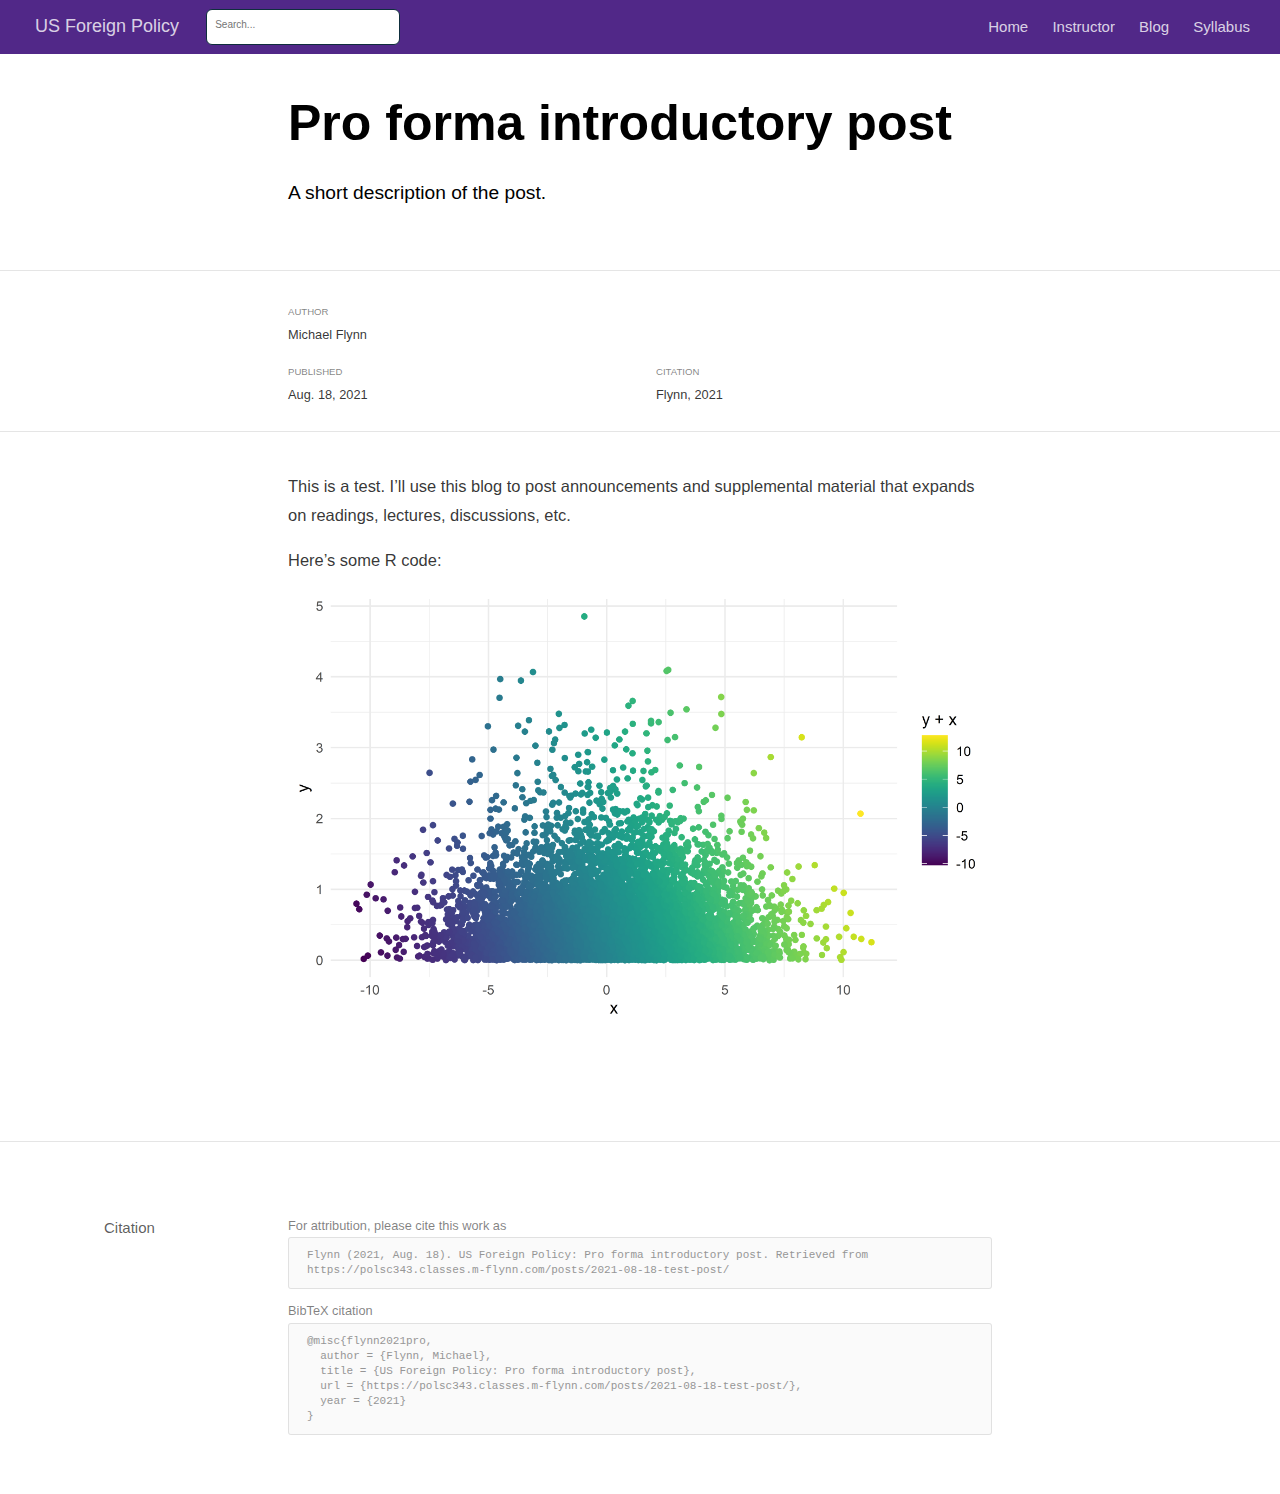
==== docs/posts/2021-08-18-test-post/index.html @ 8363572f "Initial commit" ====
<!DOCTYPE html>

<html xmlns="http://www.w3.org/1999/xhtml" lang="" xml:lang="">

<head>
  <meta charset="utf-8"/>
  <meta name="viewport" content="width=device-width, initial-scale=1"/>
  <meta http-equiv="X-UA-Compatible" content="IE=Edge,chrome=1"/>
  <meta name="generator" content="distill" />

  <style type="text/css">
  /* Hide doc at startup (prevent jankiness while JS renders/transforms) */
  body {
    visibility: hidden;
  }
  </style>

 <!--radix_placeholder_import_source-->
 <!--/radix_placeholder_import_source-->

<style type="text/css">code{white-space: pre;}</style>
<style type="text/css" data-origin="pandoc">
pre > code.sourceCode { white-space: pre; position: relative; }
pre > code.sourceCode > span { display: inline-block; line-height: 1.25; }
pre > code.sourceCode > span:empty { height: 1.2em; }
.sourceCode { overflow: visible; }
code.sourceCode > span { color: inherit; text-decoration: inherit; }
div.sourceCode { margin: 1em 0; }
pre.sourceCode { margin: 0; }
@media screen {
div.sourceCode { overflow: auto; }
}
@media print {
pre > code.sourceCode { white-space: pre-wrap; }
pre > code.sourceCode > span { text-indent: -5em; padding-left: 5em; }
}
pre.numberSource code
  { counter-reset: source-line 0; }
pre.numberSource code > span
  { position: relative; left: -4em; counter-increment: source-line; }
pre.numberSource code > span > a:first-child::before
  { content: counter(source-line);
    position: relative; left: -1em; text-align: right; vertical-align: baseline;
    border: none; display: inline-block;
    -webkit-touch-callout: none; -webkit-user-select: none;
    -khtml-user-select: none; -moz-user-select: none;
    -ms-user-select: none; user-select: none;
    padding: 0 4px; width: 4em;
    color: #aaaaaa;
  }
pre.numberSource { margin-left: 3em; border-left: 1px solid #aaaaaa;  padding-left: 4px; }
div.sourceCode
  {   }
@media screen {
pre > code.sourceCode > span > a:first-child::before { text-decoration: underline; }
}
code span.al { color: #ad0000; } /* Alert */
code span.an { color: #5e5e5e; } /* Annotation */
code span.at { color: #20794d; } /* Attribute */
code span.bn { color: #ad0000; } /* BaseN */
code span.bu { } /* BuiltIn */
code span.cf { color: #007ba5; } /* ControlFlow */
code span.ch { color: #20794d; } /* Char */
code span.cn { color: #8f5902; } /* Constant */
code span.co { color: #5e5e5e; } /* Comment */
code span.cv { color: #5e5e5e; font-style: italic; } /* CommentVar */
code span.do { color: #5e5e5e; font-style: italic; } /* Documentation */
code span.dt { color: #ad0000; } /* DataType */
code span.dv { color: #ad0000; } /* DecVal */
code span.er { color: #ad0000; } /* Error */
code span.ex { } /* Extension */
code span.fl { color: #ad0000; } /* Float */
code span.fu { color: #4758ab; } /* Function */
code span.im { } /* Import */
code span.in { color: #5e5e5e; } /* Information */
code span.kw { color: #007ba5; } /* Keyword */
code span.op { color: #5e5e5e; } /* Operator */
code span.ot { color: #007ba5; } /* Other */
code span.pp { color: #ad0000; } /* Preprocessor */
code span.sc { color: #20794d; } /* SpecialChar */
code span.ss { color: #20794d; } /* SpecialString */
code span.st { color: #20794d; } /* String */
code span.va { color: #111111; } /* Variable */
code span.vs { color: #20794d; } /* VerbatimString */
code span.wa { color: #5e5e5e; font-style: italic; } /* Warning */
</style>

  <!--radix_placeholder_meta_tags-->
<title>US Foreign Policy: Pro forma introductory post</title>

<meta property="description" itemprop="description" content="A short description of the post."/>

<link rel="canonical" href="https://polsc343.classes.m-flynn.com/posts/2021-08-18-test-post/"/>

<!--  https://schema.org/Article -->
<meta property="article:published" itemprop="datePublished" content="2021-08-18"/>
<meta property="article:created" itemprop="dateCreated" content="2021-08-18"/>
<meta name="article:author" content="Michael Flynn"/>

<!--  https://developers.facebook.com/docs/sharing/webmasters#markup -->
<meta property="og:title" content="US Foreign Policy: Pro forma introductory post"/>
<meta property="og:type" content="article"/>
<meta property="og:description" content="A short description of the post."/>
<meta property="og:url" content="https://polsc343.classes.m-flynn.com/posts/2021-08-18-test-post/"/>
<meta property="og:image" content="https://polsc343.classes.m-flynn.com/posts/2021-08-18-test-post/test-post_files/figure-html5/unnamed-chunk-1-1.png"/>
<meta property="og:image:width" content="5200"/>
<meta property="og:image:height" content="3200"/>
<meta property="og:locale" content="en_US"/>
<meta property="og:site_name" content="US Foreign Policy"/>

<!--  https://dev.twitter.com/cards/types/summary -->
<meta property="twitter:card" content="summary_large_image"/>
<meta property="twitter:title" content="US Foreign Policy: Pro forma introductory post"/>
<meta property="twitter:description" content="A short description of the post."/>
<meta property="twitter:url" content="https://polsc343.classes.m-flynn.com/posts/2021-08-18-test-post/"/>
<meta property="twitter:image" content="https://polsc343.classes.m-flynn.com/posts/2021-08-18-test-post/test-post_files/figure-html5/unnamed-chunk-1-1.png"/>
<meta property="twitter:image:width" content="5200"/>
<meta property="twitter:image:height" content="3200"/>

<!--  https://scholar.google.com/intl/en/scholar/inclusion.html#indexing -->
<meta name="citation_title" content="US Foreign Policy: Pro forma introductory post"/>
<meta name="citation_fulltext_html_url" content="https://polsc343.classes.m-flynn.com/posts/2021-08-18-test-post/"/>
<meta name="citation_online_date" content="2021/08/18"/>
<meta name="citation_publication_date" content="2021/08/18"/>
<meta name="citation_author" content="Michael Flynn"/>
<!--/radix_placeholder_meta_tags-->
  <!--radix_placeholder_rmarkdown_metadata-->

<script type="text/json" id="radix-rmarkdown-metadata">
{"type":"list","attributes":{"names":{"type":"character","attributes":{},"value":["title","description","author","date","output","citation_url","canonical_url"]}},"value":[{"type":"character","attributes":{},"value":["Pro forma introductory post"]},{"type":"character","attributes":{},"value":["A short description of the post."]},{"type":"list","attributes":{},"value":[{"type":"list","attributes":{"names":{"type":"character","attributes":{},"value":["name"]}},"value":[{"type":"character","attributes":{},"value":["Michael Flynn"]}]}]},{"type":"character","attributes":{},"value":["08-18-2021"]},{"type":"list","attributes":{"names":{"type":"character","attributes":{},"value":["distill::distill_article"]}},"value":[{"type":"list","attributes":{"names":{"type":"character","attributes":{},"value":["self_contained"]}},"value":[{"type":"logical","attributes":{},"value":[false]}]}]},{"type":"character","attributes":{},"value":["https://polsc343.classes.m-flynn.com/posts/2021-08-18-test-post/"]},{"type":"character","attributes":{},"value":["https://polsc343.classes.m-flynn.com/posts/2021-08-18-test-post/"]}]}
</script>
<!--/radix_placeholder_rmarkdown_metadata-->
  
  <script type="text/json" id="radix-resource-manifest">
  {"type":"character","attributes":{},"value":["test-post_files/anchor-4.2.2/anchor.min.js","test-post_files/bowser-1.9.3/bowser.min.js","test-post_files/distill-2.2.21/template.v2.js","test-post_files/figure-html5/unnamed-chunk-1-1.png","test-post_files/header-attrs-2.10/header-attrs.js","test-post_files/jquery-1.11.3/jquery.min.js","test-post_files/popper-2.6.0/popper.min.js","test-post_files/tippy-6.2.7/tippy-bundle.umd.min.js","test-post_files/tippy-6.2.7/tippy-light-border.css","test-post_files/tippy-6.2.7/tippy.css","test-post_files/tippy-6.2.7/tippy.umd.min.js","test-post_files/webcomponents-2.0.0/webcomponents.js"]}
  </script>
  <!--radix_placeholder_navigation_in_header-->
<meta name="distill:offset" content="../.."/>

<script type="application/javascript">

  window.headroom_prevent_pin = false;

  window.document.addEventListener("DOMContentLoaded", function (event) {

    // initialize headroom for banner
    var header = $('header').get(0);
    var headerHeight = header.offsetHeight;
    var headroom = new Headroom(header, {
      tolerance: 5,
      onPin : function() {
        if (window.headroom_prevent_pin) {
          window.headroom_prevent_pin = false;
          headroom.unpin();
        }
      }
    });
    headroom.init();
    if(window.location.hash)
      headroom.unpin();
    $(header).addClass('headroom--transition');

    // offset scroll location for banner on hash change
    // (see: https://github.com/WickyNilliams/headroom.js/issues/38)
    window.addEventListener("hashchange", function(event) {
      window.scrollTo(0, window.pageYOffset - (headerHeight + 25));
    });

    // responsive menu
    $('.distill-site-header').each(function(i, val) {
      var topnav = $(this);
      var toggle = topnav.find('.nav-toggle');
      toggle.on('click', function() {
        topnav.toggleClass('responsive');
      });
    });

    // nav dropdowns
    $('.nav-dropbtn').click(function(e) {
      $(this).next('.nav-dropdown-content').toggleClass('nav-dropdown-active');
      $(this).parent().siblings('.nav-dropdown')
         .children('.nav-dropdown-content').removeClass('nav-dropdown-active');
    });
    $("body").click(function(e){
      $('.nav-dropdown-content').removeClass('nav-dropdown-active');
    });
    $(".nav-dropdown").click(function(e){
      e.stopPropagation();
    });
  });
</script>

<style type="text/css">

/* Theme (user-documented overrideables for nav appearance) */

.distill-site-nav {
  color: rgba(255, 255, 255, 0.8);
  background-color: #0F2E3D;
  font-size: 15px;
  font-weight: 300;
}

.distill-site-nav a {
  color: inherit;
  text-decoration: none;
}

.distill-site-nav a:hover {
  color: white;
}

@media print {
  .distill-site-nav {
    display: none;
  }
}

.distill-site-header {

}

.distill-site-footer {

}


/* Site Header */

.distill-site-header {
  width: 100%;
  box-sizing: border-box;
  z-index: 3;
}

.distill-site-header .nav-left {
  display: inline-block;
  margin-left: 8px;
}

@media screen and (max-width: 768px) {
  .distill-site-header .nav-left {
    margin-left: 0;
  }
}


.distill-site-header .nav-right {
  float: right;
  margin-right: 8px;
}

.distill-site-header a,
.distill-site-header .title {
  display: inline-block;
  text-align: center;
  padding: 14px 10px 14px 10px;
}

.distill-site-header .title {
  font-size: 18px;
  min-width: 150px;
}

.distill-site-header .logo {
  padding: 0;
}

.distill-site-header .logo img {
  display: none;
  max-height: 20px;
  width: auto;
  margin-bottom: -4px;
}

.distill-site-header .nav-image img {
  max-height: 18px;
  width: auto;
  display: inline-block;
  margin-bottom: -3px;
}



@media screen and (min-width: 1000px) {
  .distill-site-header .logo img {
    display: inline-block;
  }
  .distill-site-header .nav-left {
    margin-left: 20px;
  }
  .distill-site-header .nav-right {
    margin-right: 20px;
  }
  .distill-site-header .title {
    padding-left: 12px;
  }
}


.distill-site-header .nav-toggle {
  display: none;
}

.nav-dropdown {
  display: inline-block;
  position: relative;
}

.nav-dropdown .nav-dropbtn {
  border: none;
  outline: none;
  color: rgba(255, 255, 255, 0.8);
  padding: 16px 10px;
  background-color: transparent;
  font-family: inherit;
  font-size: inherit;
  font-weight: inherit;
  margin: 0;
  margin-top: 1px;
  z-index: 2;
}

.nav-dropdown-content {
  display: none;
  position: absolute;
  background-color: white;
  min-width: 200px;
  border: 1px solid rgba(0,0,0,0.15);
  border-radius: 4px;
  box-shadow: 0px 8px 16px 0px rgba(0,0,0,0.1);
  z-index: 1;
  margin-top: 2px;
  white-space: nowrap;
  padding-top: 4px;
  padding-bottom: 4px;
}

.nav-dropdown-content hr {
  margin-top: 4px;
  margin-bottom: 4px;
  border: none;
  border-bottom: 1px solid rgba(0, 0, 0, 0.1);
}

.nav-dropdown-active {
  display: block;
}

.nav-dropdown-content a, .nav-dropdown-content .nav-dropdown-header {
  color: black;
  padding: 6px 24px;
  text-decoration: none;
  display: block;
  text-align: left;
}

.nav-dropdown-content .nav-dropdown-header {
  display: block;
  padding: 5px 24px;
  padding-bottom: 0;
  text-transform: uppercase;
  font-size: 14px;
  color: #999999;
  white-space: nowrap;
}

.nav-dropdown:hover .nav-dropbtn {
  color: white;
}

.nav-dropdown-content a:hover {
  background-color: #ddd;
  color: black;
}

.nav-right .nav-dropdown-content {
  margin-left: -45%;
  right: 0;
}

@media screen and (max-width: 768px) {
  .distill-site-header a, .distill-site-header .nav-dropdown  {display: none;}
  .distill-site-header a.nav-toggle {
    float: right;
    display: block;
  }
  .distill-site-header .title {
    margin-left: 0;
  }
  .distill-site-header .nav-right {
    margin-right: 0;
  }
  .distill-site-header {
    overflow: hidden;
  }
  .nav-right .nav-dropdown-content {
    margin-left: 0;
  }
}


@media screen and (max-width: 768px) {
  .distill-site-header.responsive {position: relative; min-height: 500px; }
  .distill-site-header.responsive a.nav-toggle {
    position: absolute;
    right: 0;
    top: 0;
  }
  .distill-site-header.responsive a,
  .distill-site-header.responsive .nav-dropdown {
    display: block;
    text-align: left;
  }
  .distill-site-header.responsive .nav-left,
  .distill-site-header.responsive .nav-right {
    width: 100%;
  }
  .distill-site-header.responsive .nav-dropdown {float: none;}
  .distill-site-header.responsive .nav-dropdown-content {position: relative;}
  .distill-site-header.responsive .nav-dropdown .nav-dropbtn {
    display: block;
    width: 100%;
    text-align: left;
  }
}

/* Site Footer */

.distill-site-footer {
  width: 100%;
  overflow: hidden;
  box-sizing: border-box;
  z-index: 3;
  margin-top: 30px;
  padding-top: 30px;
  padding-bottom: 30px;
  text-align: center;
}

/* Headroom */

d-title {
  padding-top: 6rem;
}

@media print {
  d-title {
    padding-top: 4rem;
  }
}

.headroom {
  z-index: 1000;
  position: fixed;
  top: 0;
  left: 0;
  right: 0;
}

.headroom--transition {
  transition: all .4s ease-in-out;
}

.headroom--unpinned {
  top: -100px;
}

.headroom--pinned {
  top: 0;
}

/* adjust viewport for navbar height */
/* helps vertically center bootstrap (non-distill) content */
.min-vh-100 {
  min-height: calc(100vh - 100px) !important;
}

</style>

<script src="../../site_libs/jquery-1.11.3/jquery.min.js"></script>
<link href="../../site_libs/font-awesome-5.1.0/css/all.css" rel="stylesheet"/>
<link href="../../site_libs/font-awesome-5.1.0/css/v4-shims.css" rel="stylesheet"/>
<script src="../../site_libs/headroom-0.9.4/headroom.min.js"></script>
<script src="../../site_libs/autocomplete-0.37.1/autocomplete.min.js"></script>
<script src="../../site_libs/fuse-6.4.1/fuse.min.js"></script>

<script type="application/javascript">

function getMeta(metaName) {
  var metas = document.getElementsByTagName('meta');
  for (let i = 0; i < metas.length; i++) {
    if (metas[i].getAttribute('name') === metaName) {
      return metas[i].getAttribute('content');
    }
  }
  return '';
}

function offsetURL(url) {
  var offset = getMeta('distill:offset');
  return offset ? offset + '/' + url : url;
}

function createFuseIndex() {

  // create fuse index
  var options = {
    keys: [
      { name: 'title', weight: 20 },
      { name: 'categories', weight: 15 },
      { name: 'description', weight: 10 },
      { name: 'contents', weight: 5 },
    ],
    ignoreLocation: true,
    threshold: 0
  };
  var fuse = new window.Fuse([], options);

  // fetch the main search.json
  return fetch(offsetURL('search.json'))
    .then(function(response) {
      if (response.status == 200) {
        return response.json().then(function(json) {
          // index main articles
          json.articles.forEach(function(article) {
            fuse.add(article);
          });
          // download collections and index their articles
          return Promise.all(json.collections.map(function(collection) {
            return fetch(offsetURL(collection)).then(function(response) {
              if (response.status === 200) {
                return response.json().then(function(articles) {
                  articles.forEach(function(article) {
                    fuse.add(article);
                  });
                })
              } else {
                return Promise.reject(
                  new Error('Unexpected status from search index request: ' +
                            response.status)
                );
              }
            });
          })).then(function() {
            return fuse;
          });
        });

      } else {
        return Promise.reject(
          new Error('Unexpected status from search index request: ' +
                      response.status)
        );
      }
    });
}

window.document.addEventListener("DOMContentLoaded", function (event) {

  // get search element (bail if we don't have one)
  var searchEl = window.document.getElementById('distill-search');
  if (!searchEl)
    return;

  createFuseIndex()
    .then(function(fuse) {

      // make search box visible
      searchEl.classList.remove('hidden');

      // initialize autocomplete
      var options = {
        autoselect: true,
        hint: false,
        minLength: 2,
      };
      window.autocomplete(searchEl, options, [{
        source: function(query, callback) {
          const searchOptions = {
            isCaseSensitive: false,
            shouldSort: true,
            minMatchCharLength: 2,
            limit: 10,
          };
          var results = fuse.search(query, searchOptions);
          callback(results
            .map(function(result) { return result.item; })
          );
        },
        templates: {
          suggestion: function(suggestion) {
            var img = suggestion.preview && Object.keys(suggestion.preview).length > 0
              ? `<img src="${offsetURL(suggestion.preview)}"</img>`
              : '';
            var html = `
              <div class="search-item">
                <h3>${suggestion.title}</h3>
                <div class="search-item-description">
                  ${suggestion.description || ''}
                </div>
                <div class="search-item-preview">
                  ${img}
                </div>
              </div>
            `;
            return html;
          }
        }
      }]).on('autocomplete:selected', function(event, suggestion) {
        window.location.href = offsetURL(suggestion.path);
      });
      // remove inline display style on autocompleter (we want to
      // manage responsive display via css)
      $('.algolia-autocomplete').css("display", "");
    })
    .catch(function(error) {
      console.log(error);
    });

});

</script>

<style type="text/css">

.nav-search {
  font-size: x-small;
}

/* Algolioa Autocomplete */

.algolia-autocomplete {
  display: inline-block;
  margin-left: 10px;
  vertical-align: sub;
  background-color: white;
  color: black;
  padding: 6px;
  padding-top: 8px;
  padding-bottom: 0;
  border-radius: 6px;
  border: 1px #0F2E3D solid;
  width: 180px;
}


@media screen and (max-width: 768px) {
  .distill-site-nav .algolia-autocomplete {
    display: none;
    visibility: hidden;
  }
  .distill-site-nav.responsive .algolia-autocomplete {
    display: inline-block;
    visibility: visible;
  }
  .distill-site-nav.responsive .algolia-autocomplete .aa-dropdown-menu {
    margin-left: 0;
    width: 400px;
    max-height: 400px;
  }
}

.algolia-autocomplete .aa-input, .algolia-autocomplete .aa-hint {
  width: 90%;
  outline: none;
  border: none;
}

.algolia-autocomplete .aa-hint {
  color: #999;
}
.algolia-autocomplete .aa-dropdown-menu {
  width: 550px;
  max-height: 70vh;
  overflow-x: visible;
  overflow-y: scroll;
  padding: 5px;
  margin-top: 3px;
  margin-left: -150px;
  background-color: #fff;
  border-radius: 5px;
  border: 1px solid #999;
  border-top: none;
}

.algolia-autocomplete .aa-dropdown-menu .aa-suggestion {
  cursor: pointer;
  padding: 5px 4px;
  border-bottom: 1px solid #eee;
}

.algolia-autocomplete .aa-dropdown-menu .aa-suggestion:last-of-type {
  border-bottom: none;
  margin-bottom: 2px;
}

.algolia-autocomplete .aa-dropdown-menu .aa-suggestion .search-item {
  overflow: hidden;
  font-size: 0.8em;
  line-height: 1.4em;
}

.algolia-autocomplete .aa-dropdown-menu .aa-suggestion .search-item h3 {
  font-size: 1rem;
  margin-block-start: 0;
  margin-block-end: 5px;
}

.algolia-autocomplete .aa-dropdown-menu .aa-suggestion .search-item-description {
  display: inline-block;
  overflow: hidden;
  height: 2.8em;
  width: 80%;
  margin-right: 4%;
}

.algolia-autocomplete .aa-dropdown-menu .aa-suggestion .search-item-preview {
  display: inline-block;
  width: 15%;
}

.algolia-autocomplete .aa-dropdown-menu .aa-suggestion .search-item-preview img {
  height: 3em;
  width: auto;
  display: none;
}

.algolia-autocomplete .aa-dropdown-menu .aa-suggestion .search-item-preview img[src] {
  display: initial;
}

.algolia-autocomplete .aa-dropdown-menu .aa-suggestion.aa-cursor {
  background-color: #eee;
}
.algolia-autocomplete .aa-dropdown-menu .aa-suggestion em {
  font-weight: bold;
  font-style: normal;
}

</style>


<!--/radix_placeholder_navigation_in_header-->
  <!--radix_placeholder_distill-->

<style type="text/css">

body {
  background-color: white;
}

.pandoc-table {
  width: 100%;
}

.pandoc-table>caption {
  margin-bottom: 10px;
}

.pandoc-table th:not([align]) {
  text-align: left;
}

.pagedtable-footer {
  font-size: 15px;
}

d-byline .byline {
  grid-template-columns: 2fr 2fr;
}

d-byline .byline h3 {
  margin-block-start: 1.5em;
}

d-byline .byline .authors-affiliations h3 {
  margin-block-start: 0.5em;
}

.authors-affiliations .orcid-id {
  width: 16px;
  height:16px;
  margin-left: 4px;
  margin-right: 4px;
  vertical-align: middle;
  padding-bottom: 2px;
}

d-title .dt-tags {
  margin-top: 1em;
  grid-column: text;
}

.dt-tags .dt-tag {
  text-decoration: none;
  display: inline-block;
  color: rgba(0,0,0,0.6);
  padding: 0em 0.4em;
  margin-right: 0.5em;
  margin-bottom: 0.4em;
  font-size: 70%;
  border: 1px solid rgba(0,0,0,0.2);
  border-radius: 3px;
  text-transform: uppercase;
  font-weight: 500;
}

d-article table.gt_table td,
d-article table.gt_table th {
  border-bottom: none;
}

.html-widget {
  margin-bottom: 2.0em;
}

.l-screen-inset {
  padding-right: 16px;
}

.l-screen .caption {
  margin-left: 10px;
}

.shaded {
  background: rgb(247, 247, 247);
  padding-top: 20px;
  padding-bottom: 20px;
  border-top: 1px solid rgba(0, 0, 0, 0.1);
  border-bottom: 1px solid rgba(0, 0, 0, 0.1);
}

.shaded .html-widget {
  margin-bottom: 0;
  border: 1px solid rgba(0, 0, 0, 0.1);
}

.shaded .shaded-content {
  background: white;
}

.text-output {
  margin-top: 0;
  line-height: 1.5em;
}

.hidden {
  display: none !important;
}

d-article {
  padding-top: 2.5rem;
  padding-bottom: 30px;
}

d-appendix {
  padding-top: 30px;
}

d-article>p>img {
  width: 100%;
}

d-article h2 {
  margin: 1rem 0 1.5rem 0;
}

d-article h3 {
  margin-top: 1.5rem;
}

d-article iframe {
  border: 1px solid rgba(0, 0, 0, 0.1);
  margin-bottom: 2.0em;
  width: 100%;
}

/* Tweak code blocks */

d-article div.sourceCode code,
d-article pre code {
  font-family: Consolas, Monaco, 'Andale Mono', 'Ubuntu Mono', monospace;
}

d-article pre,
d-article div.sourceCode,
d-article div.sourceCode pre {
  overflow: auto;
}

d-article div.sourceCode {
  background-color: white;
}

d-article div.sourceCode pre {
  padding-left: 10px;
  font-size: 12px;
  border-left: 2px solid rgba(0,0,0,0.1);
}

d-article pre {
  font-size: 12px;
  color: black;
  background: none;
  margin-top: 0;
  text-align: left;
  white-space: pre;
  word-spacing: normal;
  word-break: normal;
  word-wrap: normal;
  line-height: 1.5;

  -moz-tab-size: 4;
  -o-tab-size: 4;
  tab-size: 4;

  -webkit-hyphens: none;
  -moz-hyphens: none;
  -ms-hyphens: none;
  hyphens: none;
}

d-article pre a {
  border-bottom: none;
}

d-article pre a:hover {
  border-bottom: none;
  text-decoration: underline;
}

d-article details {
  grid-column: text;
  margin-bottom: 0.8em;
}

@media(min-width: 768px) {

d-article pre,
d-article div.sourceCode,
d-article div.sourceCode pre {
  overflow: visible !important;
}

d-article div.sourceCode pre {
  padding-left: 18px;
  font-size: 14px;
}

d-article pre {
  font-size: 14px;
}

}

figure img.external {
  background: white;
  border: 1px solid rgba(0, 0, 0, 0.1);
  box-shadow: 0 1px 8px rgba(0, 0, 0, 0.1);
  padding: 18px;
  box-sizing: border-box;
}

/* CSS for d-contents */

.d-contents {
  grid-column: text;
  color: rgba(0,0,0,0.8);
  font-size: 0.9em;
  padding-bottom: 1em;
  margin-bottom: 1em;
  padding-bottom: 0.5em;
  margin-bottom: 1em;
  padding-left: 0.25em;
  justify-self: start;
}

@media(min-width: 1000px) {
  .d-contents.d-contents-float {
    height: 0;
    grid-column-start: 1;
    grid-column-end: 4;
    justify-self: center;
    padding-right: 3em;
    padding-left: 2em;
  }
}

.d-contents nav h3 {
  font-size: 18px;
  margin-top: 0;
  margin-bottom: 1em;
}

.d-contents li {
  list-style-type: none
}

.d-contents nav > ul {
  padding-left: 0;
}

.d-contents ul {
  padding-left: 1em
}

.d-contents nav ul li {
  margin-top: 0.6em;
  margin-bottom: 0.2em;
}

.d-contents nav a {
  font-size: 13px;
  border-bottom: none;
  text-decoration: none
  color: rgba(0, 0, 0, 0.8);
}

.d-contents nav a:hover {
  text-decoration: underline solid rgba(0, 0, 0, 0.6)
}

.d-contents nav > ul > li > a {
  font-weight: 600;
}

.d-contents nav > ul > li > ul {
  font-weight: inherit;
}

.d-contents nav > ul > li > ul > li {
  margin-top: 0.2em;
}


.d-contents nav ul {
  margin-top: 0;
  margin-bottom: 0.25em;
}

.d-article-with-toc h2:nth-child(2) {
  margin-top: 0;
}


/* Figure */

.figure {
  position: relative;
  margin-bottom: 2.5em;
  margin-top: 1.5em;
}

.figure img {
  width: 100%;
}

.figure .caption {
  color: rgba(0, 0, 0, 0.6);
  font-size: 12px;
  line-height: 1.5em;
}

.figure img.external {
  background: white;
  border: 1px solid rgba(0, 0, 0, 0.1);
  box-shadow: 0 1px 8px rgba(0, 0, 0, 0.1);
  padding: 18px;
  box-sizing: border-box;
}

.figure .caption a {
  color: rgba(0, 0, 0, 0.6);
}

.figure .caption b,
.figure .caption strong, {
  font-weight: 600;
  color: rgba(0, 0, 0, 1.0);
}

/* Citations */

d-article .citation {
  color: inherit;
  cursor: inherit;
}

div.hanging-indent{
  margin-left: 1em; text-indent: -1em;
}

/* Citation hover box */

.tippy-box[data-theme~=light-border] {
  background-color: rgba(250, 250, 250, 0.95);
}

.tippy-content > p {
  margin-bottom: 0;
  padding: 2px;
}


/* Tweak 1000px media break to show more text */

@media(min-width: 1000px) {
  .base-grid,
  distill-header,
  d-title,
  d-abstract,
  d-article,
  d-appendix,
  distill-appendix,
  d-byline,
  d-footnote-list,
  d-citation-list,
  distill-footer {
    grid-template-columns: [screen-start] 1fr [page-start kicker-start] 80px [middle-start] 50px [text-start kicker-end] 65px 65px 65px 65px 65px 65px 65px 65px [text-end gutter-start] 65px [middle-end] 65px [page-end gutter-end] 1fr [screen-end];
    grid-column-gap: 16px;
  }

  .grid {
    grid-column-gap: 16px;
  }

  d-article {
    font-size: 1.06rem;
    line-height: 1.7em;
  }
  figure .caption, .figure .caption, figure figcaption {
    font-size: 13px;
  }
}

@media(min-width: 1180px) {
  .base-grid,
  distill-header,
  d-title,
  d-abstract,
  d-article,
  d-appendix,
  distill-appendix,
  d-byline,
  d-footnote-list,
  d-citation-list,
  distill-footer {
    grid-template-columns: [screen-start] 1fr [page-start kicker-start] 60px [middle-start] 60px [text-start kicker-end] 60px 60px 60px 60px 60px 60px 60px 60px [text-end gutter-start] 60px [middle-end] 60px [page-end gutter-end] 1fr [screen-end];
    grid-column-gap: 32px;
  }

  .grid {
    grid-column-gap: 32px;
  }
}


/* Get the citation styles for the appendix (not auto-injected on render since
   we do our own rendering of the citation appendix) */

d-appendix .citation-appendix,
.d-appendix .citation-appendix {
  font-size: 11px;
  line-height: 15px;
  border-left: 1px solid rgba(0, 0, 0, 0.1);
  padding-left: 18px;
  border: 1px solid rgba(0,0,0,0.1);
  background: rgba(0, 0, 0, 0.02);
  padding: 10px 18px;
  border-radius: 3px;
  color: rgba(150, 150, 150, 1);
  overflow: hidden;
  margin-top: -12px;
  white-space: pre-wrap;
  word-wrap: break-word;
}

/* Include appendix styles here so they can be overridden */

d-appendix {
  contain: layout style;
  font-size: 0.8em;
  line-height: 1.7em;
  margin-top: 60px;
  margin-bottom: 0;
  border-top: 1px solid rgba(0, 0, 0, 0.1);
  color: rgba(0,0,0,0.5);
  padding-top: 60px;
  padding-bottom: 48px;
}

d-appendix h3 {
  grid-column: page-start / text-start;
  font-size: 15px;
  font-weight: 500;
  margin-top: 1em;
  margin-bottom: 0;
  color: rgba(0,0,0,0.65);
}

d-appendix h3 + * {
  margin-top: 1em;
}

d-appendix ol {
  padding: 0 0 0 15px;
}

@media (min-width: 768px) {
  d-appendix ol {
    padding: 0 0 0 30px;
    margin-left: -30px;
  }
}

d-appendix li {
  margin-bottom: 1em;
}

d-appendix a {
  color: rgba(0, 0, 0, 0.6);
}

d-appendix > * {
  grid-column: text;
}

d-appendix > d-footnote-list,
d-appendix > d-citation-list,
d-appendix > distill-appendix {
  grid-column: screen;
}

/* Include footnote styles here so they can be overridden */

d-footnote-list {
  contain: layout style;
}

d-footnote-list > * {
  grid-column: text;
}

d-footnote-list a.footnote-backlink {
  color: rgba(0,0,0,0.3);
  padding-left: 0.5em;
}



/* Anchor.js */

.anchorjs-link {
  /*transition: all .25s linear; */
  text-decoration: none;
  border-bottom: none;
}
*:hover > .anchorjs-link {
  margin-left: -1.125em !important;
  text-decoration: none;
  border-bottom: none;
}

/* Social footer */

.social_footer {
  margin-top: 30px;
  margin-bottom: 0;
  color: rgba(0,0,0,0.67);
}

.disqus-comments {
  margin-right: 30px;
}

.disqus-comment-count {
  border-bottom: 1px solid rgba(0, 0, 0, 0.4);
  cursor: pointer;
}

#disqus_thread {
  margin-top: 30px;
}

.article-sharing a {
  border-bottom: none;
  margin-right: 8px;
}

.article-sharing a:hover {
  border-bottom: none;
}

.sidebar-section.subscribe {
  font-size: 12px;
  line-height: 1.6em;
}

.subscribe p {
  margin-bottom: 0.5em;
}


.article-footer .subscribe {
  font-size: 15px;
  margin-top: 45px;
}


.sidebar-section.custom {
  font-size: 12px;
  line-height: 1.6em;
}

.custom p {
  margin-bottom: 0.5em;
}

/* Styles for listing layout (hide title) */
.layout-listing d-title, .layout-listing .d-title {
  display: none;
}

/* Styles for posts lists (not auto-injected) */


.posts-with-sidebar {
  padding-left: 45px;
  padding-right: 45px;
}

.posts-list .description h2,
.posts-list .description p {
  font-family: -apple-system, BlinkMacSystemFont, "Segoe UI", Roboto, Oxygen, Ubuntu, Cantarell, "Fira Sans", "Droid Sans", "Helvetica Neue", Arial, sans-serif;
}

.posts-list .description h2 {
  font-weight: 700;
  border-bottom: none;
  padding-bottom: 0;
}

.posts-list h2.post-tag {
  border-bottom: 1px solid rgba(0, 0, 0, 0.2);
  padding-bottom: 12px;
}
.posts-list {
  margin-top: 60px;
  margin-bottom: 24px;
}

.posts-list .post-preview {
  text-decoration: none;
  overflow: hidden;
  display: block;
  border-bottom: 1px solid rgba(0, 0, 0, 0.1);
  padding: 24px 0;
}

.post-preview-last {
  border-bottom: none !important;
}

.posts-list .posts-list-caption {
  grid-column: screen;
  font-weight: 400;
}

.posts-list .post-preview h2 {
  margin: 0 0 6px 0;
  line-height: 1.2em;
  font-style: normal;
  font-size: 24px;
}

.posts-list .post-preview p {
  margin: 0 0 12px 0;
  line-height: 1.4em;
  font-size: 16px;
}

.posts-list .post-preview .thumbnail {
  box-sizing: border-box;
  margin-bottom: 24px;
  position: relative;
  max-width: 500px;
}
.posts-list .post-preview img {
  width: 100%;
  display: block;
}

.posts-list .metadata {
  font-size: 12px;
  line-height: 1.4em;
  margin-bottom: 18px;
}

.posts-list .metadata > * {
  display: inline-block;
}

.posts-list .metadata .publishedDate {
  margin-right: 2em;
}

.posts-list .metadata .dt-authors {
  display: block;
  margin-top: 0.3em;
  margin-right: 2em;
}

.posts-list .dt-tags {
  display: block;
  line-height: 1em;
}

.posts-list .dt-tags .dt-tag {
  display: inline-block;
  color: rgba(0,0,0,0.6);
  padding: 0.3em 0.4em;
  margin-right: 0.2em;
  margin-bottom: 0.4em;
  font-size: 60%;
  border: 1px solid rgba(0,0,0,0.2);
  border-radius: 3px;
  text-transform: uppercase;
  font-weight: 500;
}

.posts-list img {
  opacity: 1;
}

.posts-list img[data-src] {
  opacity: 0;
}

.posts-more {
  clear: both;
}


.posts-sidebar {
  font-size: 16px;
}

.posts-sidebar h3 {
  font-size: 16px;
  margin-top: 0;
  margin-bottom: 0.5em;
  font-weight: 400;
  text-transform: uppercase;
}

.sidebar-section {
  margin-bottom: 30px;
}

.categories ul {
  list-style-type: none;
  margin: 0;
  padding: 0;
}

.categories li {
  color: rgba(0, 0, 0, 0.8);
  margin-bottom: 0;
}

.categories li>a {
  border-bottom: none;
}

.categories li>a:hover {
  border-bottom: 1px solid rgba(0, 0, 0, 0.4);
}

.categories .active {
  font-weight: 600;
}

.categories .category-count {
  color: rgba(0, 0, 0, 0.4);
}


@media(min-width: 768px) {
  .posts-list .post-preview h2 {
    font-size: 26px;
  }
  .posts-list .post-preview .thumbnail {
    float: right;
    width: 30%;
    margin-bottom: 0;
  }
  .posts-list .post-preview .description {
    float: left;
    width: 45%;
  }
  .posts-list .post-preview .metadata {
    float: left;
    width: 20%;
    margin-top: 8px;
  }
  .posts-list .post-preview p {
    margin: 0 0 12px 0;
    line-height: 1.5em;
    font-size: 16px;
  }
  .posts-with-sidebar .posts-list {
    float: left;
    width: 75%;
  }
  .posts-with-sidebar .posts-sidebar {
    float: right;
    width: 20%;
    margin-top: 60px;
    padding-top: 24px;
    padding-bottom: 24px;
  }
}


/* Improve display for browsers without grid (IE/Edge <= 15) */

.downlevel {
  line-height: 1.6em;
  font-family: -apple-system, BlinkMacSystemFont, "Segoe UI", Roboto, Oxygen, Ubuntu, Cantarell, "Fira Sans", "Droid Sans", "Helvetica Neue", Arial, sans-serif;
  margin: 0;
}

.downlevel .d-title {
  padding-top: 6rem;
  padding-bottom: 1.5rem;
}

.downlevel .d-title h1 {
  font-size: 50px;
  font-weight: 700;
  line-height: 1.1em;
  margin: 0 0 0.5rem;
}

.downlevel .d-title p {
  font-weight: 300;
  font-size: 1.2rem;
  line-height: 1.55em;
  margin-top: 0;
}

.downlevel .d-byline {
  padding-top: 0.8em;
  padding-bottom: 0.8em;
  font-size: 0.8rem;
  line-height: 1.8em;
}

.downlevel .section-separator {
  border: none;
  border-top: 1px solid rgba(0, 0, 0, 0.1);
}

.downlevel .d-article {
  font-size: 1.06rem;
  line-height: 1.7em;
  padding-top: 1rem;
  padding-bottom: 2rem;
}


.downlevel .d-appendix {
  padding-left: 0;
  padding-right: 0;
  max-width: none;
  font-size: 0.8em;
  line-height: 1.7em;
  margin-bottom: 0;
  color: rgba(0,0,0,0.5);
  padding-top: 40px;
  padding-bottom: 48px;
}

.downlevel .footnotes ol {
  padding-left: 13px;
}

.downlevel .base-grid,
.downlevel .distill-header,
.downlevel .d-title,
.downlevel .d-abstract,
.downlevel .d-article,
.downlevel .d-appendix,
.downlevel .distill-appendix,
.downlevel .d-byline,
.downlevel .d-footnote-list,
.downlevel .d-citation-list,
.downlevel .distill-footer,
.downlevel .appendix-bottom,
.downlevel .posts-container {
  padding-left: 40px;
  padding-right: 40px;
}

@media(min-width: 768px) {
  .downlevel .base-grid,
  .downlevel .distill-header,
  .downlevel .d-title,
  .downlevel .d-abstract,
  .downlevel .d-article,
  .downlevel .d-appendix,
  .downlevel .distill-appendix,
  .downlevel .d-byline,
  .downlevel .d-footnote-list,
  .downlevel .d-citation-list,
  .downlevel .distill-footer,
  .downlevel .appendix-bottom,
  .downlevel .posts-container {
  padding-left: 150px;
  padding-right: 150px;
  max-width: 900px;
}
}

.downlevel pre code {
  display: block;
  border-left: 2px solid rgba(0, 0, 0, .1);
  padding: 0 0 0 20px;
  font-size: 14px;
}

.downlevel code, .downlevel pre {
  color: black;
  background: none;
  font-family: Consolas, Monaco, 'Andale Mono', 'Ubuntu Mono', monospace;
  text-align: left;
  white-space: pre;
  word-spacing: normal;
  word-break: normal;
  word-wrap: normal;
  line-height: 1.5;

  -moz-tab-size: 4;
  -o-tab-size: 4;
  tab-size: 4;

  -webkit-hyphens: none;
  -moz-hyphens: none;
  -ms-hyphens: none;
  hyphens: none;
}

.downlevel .posts-list .post-preview {
  color: inherit;
}



</style>

<script type="application/javascript">

function is_downlevel_browser() {
  if (bowser.isUnsupportedBrowser({ msie: "12", msedge: "16"},
                                 window.navigator.userAgent)) {
    return true;
  } else {
    return window.load_distill_framework === undefined;
  }
}

// show body when load is complete
function on_load_complete() {

  // add anchors
  if (window.anchors) {
    window.anchors.options.placement = 'left';
    window.anchors.add('d-article > h2, d-article > h3, d-article > h4, d-article > h5');
  }


  // set body to visible
  document.body.style.visibility = 'visible';

  // force redraw for leaflet widgets
  if (window.HTMLWidgets) {
    var maps = window.HTMLWidgets.findAll(".leaflet");
    $.each(maps, function(i, el) {
      var map = this.getMap();
      map.invalidateSize();
      map.eachLayer(function(layer) {
        if (layer instanceof L.TileLayer)
          layer.redraw();
      });
    });
  }

  // trigger 'shown' so htmlwidgets resize
  $('d-article').trigger('shown');
}

function init_distill() {

  init_common();

  // create front matter
  var front_matter = $('<d-front-matter></d-front-matter>');
  $('#distill-front-matter').wrap(front_matter);

  // create d-title
  $('.d-title').changeElementType('d-title');

  // create d-byline
  var byline = $('<d-byline></d-byline>');
  $('.d-byline').replaceWith(byline);

  // create d-article
  var article = $('<d-article></d-article>');
  $('.d-article').wrap(article).children().unwrap();

  // move posts container into article
  $('.posts-container').appendTo($('d-article'));

  // create d-appendix
  $('.d-appendix').changeElementType('d-appendix');

  // flag indicating that we have appendix items
  var appendix = $('.appendix-bottom').children('h3').length > 0;

  // replace footnotes with <d-footnote>
  $('.footnote-ref').each(function(i, val) {
    appendix = true;
    var href = $(this).attr('href');
    var id = href.replace('#', '');
    var fn = $('#' + id);
    var fn_p = $('#' + id + '>p');
    fn_p.find('.footnote-back').remove();
    var text = fn_p.html();
    var dtfn = $('<d-footnote></d-footnote>');
    dtfn.html(text);
    $(this).replaceWith(dtfn);
  });
  // remove footnotes
  $('.footnotes').remove();

  // move refs into #references-listing
  $('#references-listing').replaceWith($('#refs'));

  $('h1.appendix, h2.appendix').each(function(i, val) {
    $(this).changeElementType('h3');
  });
  $('h3.appendix').each(function(i, val) {
    var id = $(this).attr('id');
    $('.d-contents a[href="#' + id + '"]').parent().remove();
    appendix = true;
    $(this).nextUntil($('h1, h2, h3')).addBack().appendTo($('d-appendix'));
  });

  // show d-appendix if we have appendix content
  $("d-appendix").css('display', appendix ? 'grid' : 'none');

  // localize layout chunks to just output
  $('.layout-chunk').each(function(i, val) {

    // capture layout
    var layout = $(this).attr('data-layout');

    // apply layout to markdown level block elements
    var elements = $(this).children().not('details, div.sourceCode, pre, script');
    elements.each(function(i, el) {
      var layout_div = $('<div class="' + layout + '"></div>');
      if (layout_div.hasClass('shaded')) {
        var shaded_content = $('<div class="shaded-content"></div>');
        $(this).wrap(shaded_content);
        $(this).parent().wrap(layout_div);
      } else {
        $(this).wrap(layout_div);
      }
    });


    // unwrap the layout-chunk div
    $(this).children().unwrap();
  });

  // remove code block used to force  highlighting css
  $('.distill-force-highlighting-css').parent().remove();

  // remove empty line numbers inserted by pandoc when using a
  // custom syntax highlighting theme
  $('code.sourceCode a:empty').remove();

  // load distill framework
  load_distill_framework();

  // wait for window.distillRunlevel == 4 to do post processing
  function distill_post_process() {

    if (!window.distillRunlevel || window.distillRunlevel < 4)
      return;

    // hide author/affiliations entirely if we have no authors
    var front_matter = JSON.parse($("#distill-front-matter").html());
    var have_authors = front_matter.authors && front_matter.authors.length > 0;
    if (!have_authors)
      $('d-byline').addClass('hidden');

    // article with toc class
    $('.d-contents').parent().addClass('d-article-with-toc');

    // strip links that point to #
    $('.authors-affiliations').find('a[href="#"]').removeAttr('href');

    // add orcid ids
    $('.authors-affiliations').find('.author').each(function(i, el) {
      var orcid_id = front_matter.authors[i].orcidID;
      if (orcid_id) {
        var a = $('<a></a>');
        a.attr('href', 'https://orcid.org/' + orcid_id);
        var img = $('<img></img>');
        img.addClass('orcid-id');
        img.attr('alt', 'ORCID ID');
        img.attr('src','[data-uri]');
        a.append(img);
        $(this).append(a);
      }
    });

    // hide elements of author/affiliations grid that have no value
    function hide_byline_column(caption) {
      $('d-byline').find('h3:contains("' + caption + '")').parent().css('visibility', 'hidden');
    }

    // affiliations
    var have_affiliations = false;
    for (var i = 0; i<front_matter.authors.length; ++i) {
      var author = front_matter.authors[i];
      if (author.affiliation !== "&nbsp;") {
        have_affiliations = true;
        break;
      }
    }
    if (!have_affiliations)
      $('d-byline').find('h3:contains("Affiliations")').css('visibility', 'hidden');

    // published date
    if (!front_matter.publishedDate)
      hide_byline_column("Published");

    // document object identifier
    var doi = $('d-byline').find('h3:contains("DOI")');
    var doi_p = doi.next().empty();
    if (!front_matter.doi) {
      // if we have a citation and valid citationText then link to that
      if ($('#citation').length > 0 && front_matter.citationText) {
        doi.html('Citation');
        $('<a href="#citation"></a>')
          .text(front_matter.citationText)
          .appendTo(doi_p);
      } else {
        hide_byline_column("DOI");
      }
    } else {
      $('<a></a>')
         .attr('href', "https://doi.org/" + front_matter.doi)
         .html(front_matter.doi)
         .appendTo(doi_p);
    }

     // change plural form of authors/affiliations
    if (front_matter.authors.length === 1) {
      var grid = $('.authors-affiliations');
      grid.children('h3:contains("Authors")').text('Author');
      grid.children('h3:contains("Affiliations")').text('Affiliation');
    }

    // remove d-appendix and d-footnote-list local styles
    $('d-appendix > style:first-child').remove();
    $('d-footnote-list > style:first-child').remove();

    // move appendix-bottom entries to the bottom
    $('.appendix-bottom').appendTo('d-appendix').children().unwrap();
    $('.appendix-bottom').remove();

    // hoverable references
    $('span.citation[data-cites]').each(function() {
      var refHtml = $('#ref-' + $(this).attr('data-cites')).html();
      window.tippy(this, {
        allowHTML: true,
        content: refHtml,
        maxWidth: 500,
        interactive: true,
        interactiveBorder: 10,
        theme: 'light-border',
        placement: 'bottom-start'
      });
    });

    // clear polling timer
    clearInterval(tid);

    // show body now that everything is ready
    on_load_complete();
  }

  var tid = setInterval(distill_post_process, 50);
  distill_post_process();

}

function init_downlevel() {

  init_common();

   // insert hr after d-title
  $('.d-title').after($('<hr class="section-separator"/>'));

  // check if we have authors
  var front_matter = JSON.parse($("#distill-front-matter").html());
  var have_authors = front_matter.authors && front_matter.authors.length > 0;

  // manage byline/border
  if (!have_authors)
    $('.d-byline').remove();
  $('.d-byline').after($('<hr class="section-separator"/>'));
  $('.d-byline a').remove();

  // remove toc
  $('.d-contents').remove();

  // move appendix elements
  $('h1.appendix, h2.appendix').each(function(i, val) {
    $(this).changeElementType('h3');
  });
  $('h3.appendix').each(function(i, val) {
    $(this).nextUntil($('h1, h2, h3')).addBack().appendTo($('.d-appendix'));
  });


  // inject headers into references and footnotes
  var refs_header = $('<h3></h3>');
  refs_header.text('References');
  $('#refs').prepend(refs_header);

  var footnotes_header = $('<h3></h3');
  footnotes_header.text('Footnotes');
  $('.footnotes').children('hr').first().replaceWith(footnotes_header);

  // move appendix-bottom entries to the bottom
  $('.appendix-bottom').appendTo('.d-appendix').children().unwrap();
  $('.appendix-bottom').remove();

  // remove appendix if it's empty
  if ($('.d-appendix').children().length === 0)
    $('.d-appendix').remove();

  // prepend separator above appendix
  $('.d-appendix').before($('<hr class="section-separator" style="clear: both"/>'));

  // trim code
  $('pre>code').each(function(i, val) {
    $(this).html($.trim($(this).html()));
  });

  // move posts-container right before article
  $('.posts-container').insertBefore($('.d-article'));

  $('body').addClass('downlevel');

  on_load_complete();
}


function init_common() {

  // jquery plugin to change element types
  (function($) {
    $.fn.changeElementType = function(newType) {
      var attrs = {};

      $.each(this[0].attributes, function(idx, attr) {
        attrs[attr.nodeName] = attr.nodeValue;
      });

      this.replaceWith(function() {
        return $("<" + newType + "/>", attrs).append($(this).contents());
      });
    };
  })(jQuery);

  // prevent underline for linked images
  $('a > img').parent().css({'border-bottom' : 'none'});

  // mark non-body figures created by knitr chunks as 100% width
  $('.layout-chunk').each(function(i, val) {
    var figures = $(this).find('img, .html-widget');
    if ($(this).attr('data-layout') !== "l-body") {
      figures.css('width', '100%');
    } else {
      figures.css('max-width', '100%');
      figures.filter("[width]").each(function(i, val) {
        var fig = $(this);
        fig.css('width', fig.attr('width') + 'px');
      });

    }
  });

  // auto-append index.html to post-preview links in file: protocol
  // and in rstudio ide preview
  $('.post-preview').each(function(i, val) {
    if (window.location.protocol === "file:")
      $(this).attr('href', $(this).attr('href') + "index.html");
  });

  // get rid of index.html references in header
  if (window.location.protocol !== "file:") {
    $('.distill-site-header a[href]').each(function(i,val) {
      $(this).attr('href', $(this).attr('href').replace("index.html", "./"));
    });
  }

  // add class to pandoc style tables
  $('tr.header').parent('thead').parent('table').addClass('pandoc-table');
  $('.kable-table').children('table').addClass('pandoc-table');

  // add figcaption style to table captions
  $('caption').parent('table').addClass("figcaption");

  // initialize posts list
  if (window.init_posts_list)
    window.init_posts_list();

  // implmement disqus comment link
  $('.disqus-comment-count').click(function() {
    window.headroom_prevent_pin = true;
    $('#disqus_thread').toggleClass('hidden');
    if (!$('#disqus_thread').hasClass('hidden')) {
      var offset = $(this).offset();
      $(window).resize();
      $('html, body').animate({
        scrollTop: offset.top - 35
      });
    }
  });
}

document.addEventListener('DOMContentLoaded', function() {
  if (is_downlevel_browser())
    init_downlevel();
  else
    window.addEventListener('WebComponentsReady', init_distill);
});

</script>

<style type="text/css">
/* base variables */

/* Edit the CSS properties in this file to create a custom
   Distill theme. Only edit values in the right column
   for each row; values shown are the CSS defaults.
   To return any property to the default,
   you may set its value to: unset
   All rows must end with a semi-colon.                      */

/* Optional: embed custom fonts here with `@import`          */
/* This must remain at the top of this file.                 */



html {
  /*-- Main font sizes --*/
  --title-size:      50px;
  --body-size:       1.06rem;
  --code-size:       14px;
  --aside-size:      12px;
  --fig-cap-size:    13px;
  /*-- Main font colors --*/
  --title-color:     #000000;
  --header-color:    rgba(0, 0, 0, 0.8);
  --body-color:      rgba(0, 0, 0, 0.8);
  --aside-color:     rgba(0, 0, 0, 0.6);
  --fig-cap-color:   rgba(0, 0, 0, 0.6);
  /*-- Specify custom fonts ~~~ must be imported above   --*/
  --heading-font:    sans-serif;
  --mono-font:       monospace;
  --body-font:       sans-serif;
  --navbar-font:     sans-serif;  /* websites + blogs only */
}

/*-- ARTICLE METADATA --*/
d-byline {
  --heading-size:    0.6rem;
  --heading-color:   rgba(0, 0, 0, 0.5);
  --body-size:       0.8rem;
  --body-color:      rgba(0, 0, 0, 0.8);
}

/*-- ARTICLE TABLE OF CONTENTS --*/
.d-contents {
  --heading-size:    18px;
  --contents-size:   13px;
}

/*-- ARTICLE APPENDIX --*/
d-appendix {
  --heading-size:    15px;
  --heading-color:   rgba(0, 0, 0, 0.65);
  --text-size:       0.8em;
  --text-color:      rgba(0, 0, 0, 0.5);
}

/*-- WEBSITE HEADER + FOOTER --*/
/* These properties only apply to Distill sites and blogs  */

.distill-site-header {
  --title-size:       18px;
  --text-color:       rgba(255, 255, 255, 0.8);
  --text-size:        15px;
  --hover-color:      white;
  --bkgd-color:       #0F2E3D;
}

.distill-site-footer {
  --text-color:       rgba(255, 255, 255, 0.8);
  --text-size:        15px;
  --hover-color:      white;
  --bkgd-color:       #0F2E3D;
}

/*-- Additional custom styles --*/
/* Add any additional CSS rules below                      */
</style>
<style type="text/css">
/* base variables */

/* Edit the CSS properties in this file to create a custom
   Distill theme. Only edit values in the right column
   for each row; values shown are the CSS defaults.
   To return any property to the default,
   you may set its value to: unset
   All rows must end with a semi-colon.                      */

/* Optional: embed custom fonts here with `@import`          */
/* This must remain at the top of this file.                 */



html {
  /*-- Main font sizes --*/
  --title-size:      50px;
  --body-size:       1.03rem;
  --code-size:       14px;
  --aside-size:      12px;
  --fig-cap-size:    13px;
  /*-- Main font colors --*/
  --title-color:     #000000;
  --header-color:    rgba(0, 0, 0, 0.8);
  --body-color:      rgba(0, 0, 0, 0.8);
  --aside-color:     rgba(0, 0, 0, 0.6);
  --fig-cap-color:   rgba(0, 0, 0, 0.6);
  /*-- Specify custom fonts ~~~ must be imported above   --*/
  --heading-font:    sans-serif;
  --mono-font:       monospace;
  --body-font:       sans-serif;
  --navbar-font:     sans-serif;  /* websites + blogs only */
}

/*-- ARTICLE METADATA --*/
d-byline {
  --heading-size:    0.6rem;
  --heading-color:   rgba(0, 0, 0, 0.5);
  --body-size:       0.8rem;
  --body-color:      rgba(0, 0, 0, 0.8);
}

/*-- ARTICLE TABLE OF CONTENTS --*/
.d-contents {
  --heading-size:    16px;
  --contents-size:   13px;
}

/*-- ARTICLE APPENDIX --*/
d-appendix {
  --heading-size:    15px;
  --heading-color:   rgba(0, 0, 0, 0.65);
  --text-size:       0.8em;
  --text-color:      rgba(0, 0, 0, 0.5);
}

/*-- WEBSITE HEADER + FOOTER --*/
/* These properties only apply to Distill sites and blogs  */

.distill-site-header {
  --title-size:       18px;
  --font-weight:      900;
  --text-color:       rgba(255, 255, 255, 0.8);
  --text-size:        15px;
  --hover-color:      white;
  --bkgd-color:       #512888;
}

.distill-site-footer {
  --text-color:       rgba(255, 255, 255, 0.8);
  --text-size:        15px;
  --hover-color:      white;
  --bkgd-color:       #512888;
}

/*-- Additional custom styles --*/
/* Add any additional CSS rules below                      */
</style>
<style type="text/css">
/* base style */

/* FONT FAMILIES */

:root {
  --heading-default: -apple-system, BlinkMacSystemFont, "Segoe UI", Roboto, Oxygen, Ubuntu, Cantarell, "Fira Sans", "Droid Sans", "Helvetica Neue", Arial, sans-serif;
  --mono-default: Consolas, Monaco, 'Andale Mono', 'Ubuntu Mono', monospace;
  --body-default: -apple-system, BlinkMacSystemFont, "Segoe UI", Roboto, Oxygen, Ubuntu, Cantarell, "Fira Sans", "Droid Sans", "Helvetica Neue", Arial, sans-serif;
}

body,
.posts-list .post-preview p,
.posts-list .description p {
  font-family: var(--body-font), var(--body-default);
}

h1, h2, h3, h4, h5, h6,
.posts-list .post-preview h2,
.posts-list .description h2 {
  font-family: var(--heading-font), var(--heading-default);
}

d-article div.sourceCode code,
d-article pre code {
  font-family: var(--mono-font), var(--mono-default);
}


/*-- TITLE --*/
d-title h1,
.posts-list > h1 {
  color: var(--title-color, black);
}

d-title h1 {
  font-size: var(--title-size, 50px);
}

/*-- HEADERS --*/
d-article h1,
d-article h2,
d-article h3,
d-article h4,
d-article h5,
d-article h6 {
  color: var(--header-color, rgba(0, 0, 0, 0.8));
}

/*-- BODY --*/
d-article > p,  /* only text inside of <p> tags */
d-article > ul, /* lists */
d-article > ol {
  color: var(--body-color, rgba(0, 0, 0, 0.8));
  font-size: var(--body-size, 1.06rem);
}


/*-- CODE --*/
d-article div.sourceCode code,
d-article pre code {
  font-size: var(--code-size, 14px);
}

/*-- ASIDE --*/
d-article aside {
  font-size: var(--aside-size, 12px);
  color: var(--aside-color, rgba(0, 0, 0, 0.6));
}

/*-- FIGURE CAPTIONS --*/
figure .caption,
figure figcaption,
.figure .caption {
  font-size: var(--fig-cap-size, 13px);
  color: var(--fig-cap-color, rgba(0, 0, 0, 0.6));
}

/*-- METADATA --*/
d-byline h3 {
  font-size: var(--heading-size, 0.6rem);
  color: var(--heading-color, rgba(0, 0, 0, 0.5));
}

d-byline {
  font-size: var(--body-size, 0.8rem);
  color: var(--body-color, rgba(0, 0, 0, 0.8));
}

d-byline a,
d-article d-byline a {
  color: var(--body-color, rgba(0, 0, 0, 0.8));
}

/*-- TABLE OF CONTENTS --*/
.d-contents nav h3 {
  font-size: var(--heading-size, 18px);
}

.d-contents nav a {
  font-size: var(--contents-size, 13px);
}

/*-- APPENDIX --*/
d-appendix h3 {
  font-size: var(--heading-size, 15px);
  color: var(--heading-color, rgba(0, 0, 0, 0.65));
}

d-appendix {
  font-size: var(--text-size, 0.8em);
  color: var(--text-color, rgba(0, 0, 0, 0.5));
}

d-appendix d-footnote-list a.footnote-backlink {
  color: var(--text-color, rgba(0, 0, 0, 0.5));
}

/*-- WEBSITE HEADER + FOOTER --*/
.distill-site-header .title {
  font-size: var(--title-size, 18px);
  font-family: var(--navbar-font), var(--heading-default);
}

.distill-site-header a,
.nav-dropdown .nav-dropbtn {
  font-family: var(--navbar-font), var(--heading-default);
}

.nav-dropdown .nav-dropbtn {
  color: var(--text-color, rgba(255, 255, 255, 0.8));
  font-size: var(--text-size, 15px);
}

.distill-site-header a:hover,
.nav-dropdown:hover .nav-dropbtn {
  color: var(--hover-color, white);
}

.distill-site-header {
  font-size: var(--text-size, 15px);
  color: var(--text-color, rgba(255, 255, 255, 0.8));
  background-color: var(--bkgd-color, #0F2E3D);
}

.distill-site-footer {
  font-size: var(--text-size, 15px);
  color: var(--text-color, rgba(255, 255, 255, 0.8));
  background-color: var(--bkgd-color, #0F2E3D);
}

.distill-site-footer a:hover {
  color: var(--hover-color, white);
}</style>
<!--/radix_placeholder_distill-->
  <script src="../../site_libs/header-attrs-2.10/header-attrs.js"></script>
  <script src="../../site_libs/jquery-1.11.3/jquery.min.js"></script>
  <script src="../../site_libs/popper-2.6.0/popper.min.js"></script>
  <link href="../../site_libs/tippy-6.2.7/tippy.css" rel="stylesheet" />
  <link href="../../site_libs/tippy-6.2.7/tippy-light-border.css" rel="stylesheet" />
  <script src="../../site_libs/tippy-6.2.7/tippy.umd.min.js"></script>
  <script src="../../site_libs/anchor-4.2.2/anchor.min.js"></script>
  <script src="../../site_libs/bowser-1.9.3/bowser.min.js"></script>
  <script src="../../site_libs/webcomponents-2.0.0/webcomponents.js"></script>
  <script src="../../site_libs/distill-2.2.21/template.v2.js"></script>
  <!--radix_placeholder_site_in_header-->
<!--/radix_placeholder_site_in_header-->


</head>

<body>

<!--radix_placeholder_front_matter-->

<script id="distill-front-matter" type="text/json">
{"title":"Pro forma introductory post","description":"A short description of the post.","authors":[{"author":"Michael Flynn","authorURL":"#","affiliation":"&nbsp;","affiliationURL":"#","orcidID":""}],"publishedDate":"2021-08-18T00:00:00.000-05:00","citationText":"Flynn, 2021"}
</script>

<!--/radix_placeholder_front_matter-->
<!--radix_placeholder_navigation_before_body-->
<header class="header header--fixed" role="banner">
<nav class="distill-site-nav distill-site-header">
<div class="nav-left">
<a href="../../index.html" class="title">US Foreign Policy</a>
<input id="distill-search" class="nav-search hidden" type="text" placeholder="Search..."/>
</div>
<div class="nav-right">
<a href="../../index.html">Home</a>
<a href="../../about.html">Instructor</a>
<a href="../../gallery.html">Blog</a>
<a href="../../syllabus/810-syllabus-fall-2021.pdf">Syllabus</a>
<a href="javascript:void(0);" class="nav-toggle">&#9776;</a>
</div>
</nav>
</header>
<!--/radix_placeholder_navigation_before_body-->
<!--radix_placeholder_site_before_body-->
<!--/radix_placeholder_site_before_body-->

<div class="d-title">
<h1>Pro forma introductory post</h1>
<!--radix_placeholder_categories-->
<!--/radix_placeholder_categories-->
<p><p>A short description of the post.</p></p>
</div>

<div class="d-byline">
  Michael Flynn  
  
<br/>08-18-2021
</div>

<div class="d-article">
<p>This is a test. I’ll use this blog to post announcements and supplemental material that expands on readings, lectures, discussions, etc.</p>
<p>Here’s some R code:</p>
<div class="layout-chunk" data-layout="l-body">
<p><img src="test-post_files/figure-html5/unnamed-chunk-1-1.png" width="2600" /></p>
</div>
<div class="sourceCode" id="cb1"><pre class="sourceCode r distill-force-highlighting-css"><code class="sourceCode r"></code></pre></div>
<!--radix_placeholder_article_footer-->
<!--/radix_placeholder_article_footer-->
</div>

<div class="d-appendix">
</div>


<!--radix_placeholder_site_after_body-->
<!--/radix_placeholder_site_after_body-->
<!--radix_placeholder_appendices-->
<div class="appendix-bottom">
  <h3 id="citation">Citation</h3>
  <p>For attribution, please cite this work as</p>
  <pre class="citation-appendix short">Flynn (2021, Aug. 18). US Foreign Policy: Pro forma introductory post. Retrieved from https://polsc343.classes.m-flynn.com/posts/2021-08-18-test-post/</pre>
  <p>BibTeX citation</p>
  <pre class="citation-appendix long">@misc{flynn2021pro,
  author = {Flynn, Michael},
  title = {US Foreign Policy: Pro forma introductory post},
  url = {https://polsc343.classes.m-flynn.com/posts/2021-08-18-test-post/},
  year = {2021}
}</pre>
</div>
<!--/radix_placeholder_appendices-->
<!--radix_placeholder_navigation_after_body-->
<!--/radix_placeholder_navigation_after_body-->

</body>

</html>
---- docs/site_libs/font-awesome-5.1.0/css/all.css ----
/*!
 * Font Awesome Free 5.1.0 by @fontawesome - https://fontawesome.com
 * License - https://fontawesome.com/license (Icons: CC BY 4.0, Fonts: SIL OFL 1.1, Code: MIT License)
 */
.fa,.fab,.fal,.far,.fas{-moz-osx-font-smoothing:grayscale;-webkit-font-smoothing:antialiased;display:inline-block;font-style:normal;font-variant:normal;text-rendering:auto;line-height:1}.fa-lg{font-size:1.33333em;line-height:.75em;vertical-align:-.0667em}.fa-xs{font-size:.75em}.fa-sm{font-size:.875em}.fa-1x{font-size:1em}.fa-2x{font-size:2em}.fa-3x{font-size:3em}.fa-4x{font-size:4em}.fa-5x{font-size:5em}.fa-6x{font-size:6em}.fa-7x{font-size:7em}.fa-8x{font-size:8em}.fa-9x{font-size:9em}.fa-10x{font-size:10em}.fa-fw{text-align:center;width:1.25em}.fa-ul{list-style-type:none;margin-left:2.5em;padding-left:0}.fa-ul>li{position:relative}.fa-li{left:-2em;position:absolute;text-align:center;width:2em;line-height:inherit}.fa-border{border:.08em solid #eee;border-radius:.1em;padding:.2em .25em .15em}.fa-pull-left{float:left}.fa-pull-right{float:right}.fa.fa-pull-left,.fab.fa-pull-left,.fal.fa-pull-left,.far.fa-pull-left,.fas.fa-pull-left{margin-right:.3em}.fa.fa-pull-right,.fab.fa-pull-right,.fal.fa-pull-right,.far.fa-pull-right,.fas.fa-pull-right{margin-left:.3em}.fa-spin{animation:a 2s infinite linear}.fa-pulse{animation:a 1s infinite steps(8)}@keyframes a{0%{transform:rotate(0deg)}to{transform:rotate(1turn)}}.fa-rotate-90{-ms-filter:"progid:DXImageTransform.Microsoft.BasicImage(rotation=1)";transform:rotate(90deg)}.fa-rotate-180{-ms-filter:"progid:DXImageTransform.Microsoft.BasicImage(rotation=2)";transform:rotate(180deg)}.fa-rotate-270{-ms-filter:"progid:DXImageTransform.Microsoft.BasicImage(rotation=3)";transform:rotate(270deg)}.fa-flip-horizontal{-ms-filter:"progid:DXImageTransform.Microsoft.BasicImage(rotation=0, mirror=1)";transform:scaleX(-1)}.fa-flip-vertical{transform:scaleY(-1)}.fa-flip-horizontal.fa-flip-vertical,.fa-flip-vertical{-ms-filter:"progid:DXImageTransform.Microsoft.BasicImage(rotation=2, mirror=1)"}.fa-flip-horizontal.fa-flip-vertical{transform:scale(-1)}:root .fa-flip-horizontal,:root .fa-flip-vertical,:root .fa-rotate-90,:root .fa-rotate-180,:root .fa-rotate-270{-webkit-filter:none;filter:none}.fa-stack{display:inline-block;height:2em;line-height:2em;position:relative;vertical-align:middle;width:2em}.fa-stack-1x,.fa-stack-2x{left:0;position:absolute;text-align:center;width:100%}.fa-stack-1x{line-height:inherit}.fa-stack-2x{font-size:2em}.fa-inverse{color:#fff}.fa-500px:before{content:"\f26e"}.fa-accessible-icon:before{content:"\f368"}.fa-accusoft:before{content:"\f369"}.fa-address-book:before{content:"\f2b9"}.fa-address-card:before{content:"\f2bb"}.fa-adjust:before{content:"\f042"}.fa-adn:before{content:"\f170"}.fa-adversal:before{content:"\f36a"}.fa-affiliatetheme:before{content:"\f36b"}.fa-algolia:before{content:"\f36c"}.fa-align-center:before{content:"\f037"}.fa-align-justify:before{content:"\f039"}.fa-align-left:before{content:"\f036"}.fa-align-right:before{content:"\f038"}.fa-allergies:before{content:"\f461"}.fa-amazon:before{content:"\f270"}.fa-amazon-pay:before{content:"\f42c"}.fa-ambulance:before{content:"\f0f9"}.fa-american-sign-language-interpreting:before{content:"\f2a3"}.fa-amilia:before{content:"\f36d"}.fa-anchor:before{content:"\f13d"}.fa-android:before{content:"\f17b"}.fa-angellist:before{content:"\f209"}.fa-angle-double-down:before{content:"\f103"}.fa-angle-double-left:before{content:"\f100"}.fa-angle-double-right:before{content:"\f101"}.fa-angle-double-up:before{content:"\f102"}.fa-angle-down:before{content:"\f107"}.fa-angle-left:before{content:"\f104"}.fa-angle-right:before{content:"\f105"}.fa-angle-up:before{content:"\f106"}.fa-angry:before{content:"\f556"}.fa-angrycreative:before{content:"\f36e"}.fa-angular:before{content:"\f420"}.fa-app-store:before{content:"\f36f"}.fa-app-store-ios:before{content:"\f370"}.fa-apper:before{content:"\f371"}.fa-apple:before{content:"\f179"}.fa-apple-pay:before{content:"\f415"}.fa-archive:before{content:"\f187"}.fa-archway:before{content:"\f557"}.fa-arrow-alt-circle-down:before{content:"\f358"}.fa-arrow-alt-circle-left:before{content:"\f359"}.fa-arrow-alt-circle-right:before{content:"\f35a"}.fa-arrow-alt-circle-up:before{content:"\f35b"}.fa-arrow-circle-down:before{content:"\f0ab"}.fa-arrow-circle-left:before{content:"\f0a8"}.fa-arrow-circle-right:before{content:"\f0a9"}.fa-arrow-circle-up:before{content:"\f0aa"}.fa-arrow-down:before{content:"\f063"}.fa-arrow-left:before{content:"\f060"}.fa-arrow-right:before{content:"\f061"}.fa-arrow-up:before{content:"\f062"}.fa-arrows-alt:before{content:"\f0b2"}.fa-arrows-alt-h:before{content:"\f337"}.fa-arrows-alt-v:before{content:"\f338"}.fa-assistive-listening-systems:before{content:"\f2a2"}.fa-asterisk:before{content:"\f069"}.fa-asymmetrik:before{content:"\f372"}.fa-at:before{content:"\f1fa"}.fa-atlas:before{content:"\f558"}.fa-audible:before{content:"\f373"}.fa-audio-description:before{content:"\f29e"}.fa-autoprefixer:before{content:"\f41c"}.fa-avianex:before{content:"\f374"}.fa-aviato:before{content:"\f421"}.fa-award:before{content:"\f559"}.fa-aws:before{content:"\f375"}.fa-backspace:before{content:"\f55a"}.fa-backward:before{content:"\f04a"}.fa-balance-scale:before{content:"\f24e"}.fa-ban:before{content:"\f05e"}.fa-band-aid:before{content:"\f462"}.fa-bandcamp:before{content:"\f2d5"}.fa-barcode:before{content:"\f02a"}.fa-bars:before{content:"\f0c9"}.fa-baseball-ball:before{content:"\f433"}.fa-basketball-ball:before{content:"\f434"}.fa-bath:before{content:"\f2cd"}.fa-battery-empty:before{content:"\f244"}.fa-battery-full:before{content:"\f240"}.fa-battery-half:before{content:"\f242"}.fa-battery-quarter:before{content:"\f243"}.fa-battery-three-quarters:before{content:"\f241"}.fa-bed:before{content:"\f236"}.fa-beer:before{content:"\f0fc"}.fa-behance:before{content:"\f1b4"}.fa-behance-square:before{content:"\f1b5"}.fa-bell:before{content:"\f0f3"}.fa-bell-slash:before{content:"\f1f6"}.fa-bezier-curve:before{content:"\f55b"}.fa-bicycle:before{content:"\f206"}.fa-bimobject:before{content:"\f378"}.fa-binoculars:before{content:"\f1e5"}.fa-birthday-cake:before{content:"\f1fd"}.fa-bitbucket:before{content:"\f171"}.fa-bitcoin:before{content:"\f379"}.fa-bity:before{content:"\f37a"}.fa-black-tie:before{content:"\f27e"}.fa-blackberry:before{content:"\f37b"}.fa-blender:before{content:"\f517"}.fa-blind:before{content:"\f29d"}.fa-blogger:before{content:"\f37c"}.fa-blogger-b:before{content:"\f37d"}.fa-bluetooth:before{content:"\f293"}.fa-bluetooth-b:before{content:"\f294"}.fa-bold:before{content:"\f032"}.fa-bolt:before{content:"\f0e7"}.fa-bomb:before{content:"\f1e2"}.fa-bong:before{content:"\f55c"}.fa-book:before{content:"\f02d"}.fa-book-open:before{content:"\f518"}.fa-bookmark:before{content:"\f02e"}.fa-bowling-ball:before{content:"\f436"}.fa-box:before{content:"\f466"}.fa-box-open:before{content:"\f49e"}.fa-boxes:before{content:"\f468"}.fa-braille:before{content:"\f2a1"}.fa-briefcase:before{content:"\f0b1"}.fa-briefcase-medical:before{content:"\f469"}.fa-broadcast-tower:before{content:"\f519"}.fa-broom:before{content:"\f51a"}.fa-brush:before{content:"\f55d"}.fa-btc:before{content:"\f15a"}.fa-bug:before{content:"\f188"}.fa-building:before{content:"\f1ad"}.fa-bullhorn:before{content:"\f0a1"}.fa-bullseye:before{content:"\f140"}.fa-burn:before{content:"\f46a"}.fa-buromobelexperte:before{content:"\f37f"}.fa-bus:before{content:"\f207"}.fa-bus-alt:before{content:"\f55e"}.fa-buysellads:before{content:"\f20d"}.fa-calculator:before{content:"\f1ec"}.fa-calendar:before{content:"\f133"}.fa-calendar-alt:before{content:"\f073"}.fa-calendar-check:before{content:"\f274"}.fa-calendar-minus:before{content:"\f272"}.fa-calendar-plus:before{content:"\f271"}.fa-calendar-times:before{content:"\f273"}.fa-camera:before{content:"\f030"}.fa-camera-retro:before{content:"\f083"}.fa-cannabis:before{content:"\f55f"}.fa-capsules:before{content:"\f46b"}.fa-car:before{content:"\f1b9"}.fa-caret-down:before{content:"\f0d7"}.fa-caret-left:before{content:"\f0d9"}.fa-caret-right:before{content:"\f0da"}.fa-caret-square-down:before{content:"\f150"}.fa-caret-square-left:before{content:"\f191"}.fa-caret-square-right:before{content:"\f152"}.fa-caret-square-up:before{content:"\f151"}.fa-caret-up:before{content:"\f0d8"}.fa-cart-arrow-down:before{content:"\f218"}.fa-cart-plus:before{content:"\f217"}.fa-cc-amazon-pay:before{content:"\f42d"}.fa-cc-amex:before{content:"\f1f3"}.fa-cc-apple-pay:before{content:"\f416"}.fa-cc-diners-club:before{content:"\f24c"}.fa-cc-discover:before{content:"\f1f2"}.fa-cc-jcb:before{content:"\f24b"}.fa-cc-mastercard:before{content:"\f1f1"}.fa-cc-paypal:before{content:"\f1f4"}.fa-cc-stripe:before{content:"\f1f5"}.fa-cc-visa:before{content:"\f1f0"}.fa-centercode:before{content:"\f380"}.fa-certificate:before{content:"\f0a3"}.fa-chalkboard:before{content:"\f51b"}.fa-chalkboard-teacher:before{content:"\f51c"}.fa-chart-area:before{content:"\f1fe"}.fa-chart-bar:before{content:"\f080"}.fa-chart-line:before{content:"\f201"}.fa-chart-pie:before{content:"\f200"}.fa-check:before{content:"\f00c"}.fa-check-circle:before{content:"\f058"}.fa-check-double:before{content:"\f560"}.fa-check-square:before{content:"\f14a"}.fa-chess:before{content:"\f439"}.fa-chess-bishop:before{content:"\f43a"}.fa-chess-board:before{content:"\f43c"}.fa-chess-king:before{content:"\f43f"}.fa-chess-knight:before{content:"\f441"}.fa-chess-pawn:before{content:"\f443"}.fa-chess-queen:before{content:"\f445"}.fa-chess-rook:before{content:"\f447"}.fa-chevron-circle-down:before{content:"\f13a"}.fa-chevron-circle-left:before{content:"\f137"}.fa-chevron-circle-right:before{content:"\f138"}.fa-chevron-circle-up:before{content:"\f139"}.fa-chevron-down:before{content:"\f078"}.fa-chevron-left:before{content:"\f053"}.fa-chevron-right:before{content:"\f054"}.fa-chevron-up:before{content:"\f077"}.fa-child:before{content:"\f1ae"}.fa-chrome:before{content:"\f268"}.fa-church:before{content:"\f51d"}.fa-circle:before{content:"\f111"}.fa-circle-notch:before{content:"\f1ce"}.fa-clipboard:before{content:"\f328"}.fa-clipboard-check:before{content:"\f46c"}.fa-clipboard-list:before{content:"\f46d"}.fa-clock:before{content:"\f017"}.fa-clone:before{content:"\f24d"}.fa-closed-captioning:before{content:"\f20a"}.fa-cloud:before{content:"\f0c2"}.fa-cloud-download-alt:before{content:"\f381"}.fa-cloud-upload-alt:before{content:"\f382"}.fa-cloudscale:before{content:"\f383"}.fa-cloudsmith:before{content:"\f384"}.fa-cloudversify:before{content:"\f385"}.fa-cocktail:before{content:"\f561"}.fa-code:before{content:"\f121"}.fa-code-branch:before{content:"\f126"}.fa-codepen:before{content:"\f1cb"}.fa-codiepie:before{content:"\f284"}.fa-coffee:before{content:"\f0f4"}.fa-cog:before{content:"\f013"}.fa-cogs:before{content:"\f085"}.fa-coins:before{content:"\f51e"}.fa-columns:before{content:"\f0db"}.fa-comment:before{content:"\f075"}.fa-comment-alt:before{content:"\f27a"}.fa-comment-dots:before{content:"\f4ad"}.fa-comment-slash:before{content:"\f4b3"}.fa-comments:before{content:"\f086"}.fa-compact-disc:before{content:"\f51f"}.fa-compass:before{content:"\f14e"}.fa-compress:before{content:"\f066"}.fa-concierge-bell:before{content:"\f562"}.fa-connectdevelop:before{content:"\f20e"}.fa-contao:before{content:"\f26d"}.fa-cookie:before{content:"\f563"}.fa-cookie-bite:before{content:"\f564"}.fa-copy:before{content:"\f0c5"}.fa-copyright:before{content:"\f1f9"}.fa-couch:before{content:"\f4b8"}.fa-cpanel:before{content:"\f388"}.fa-creative-commons:before{content:"\f25e"}.fa-creative-commons-by:before{content:"\f4e7"}.fa-creative-commons-nc:before{content:"\f4e8"}.fa-creative-commons-nc-eu:before{content:"\f4e9"}.fa-creative-commons-nc-jp:before{content:"\f4ea"}.fa-creative-commons-nd:before{content:"\f4eb"}.fa-creative-commons-pd:before{content:"\f4ec"}.fa-creative-commons-pd-alt:before{content:"\f4ed"}.fa-creative-commons-remix:before{content:"\f4ee"}.fa-creative-commons-sa:before{content:"\f4ef"}.fa-creative-commons-sampling:before{content:"\f4f0"}.fa-creative-commons-sampling-plus:before{content:"\f4f1"}.fa-creative-commons-share:before{content:"\f4f2"}.fa-credit-card:before{content:"\f09d"}.fa-crop:before{content:"\f125"}.fa-crop-alt:before{content:"\f565"}.fa-crosshairs:before{content:"\f05b"}.fa-crow:before{content:"\f520"}.fa-crown:before{content:"\f521"}.fa-css3:before{content:"\f13c"}.fa-css3-alt:before{content:"\f38b"}.fa-cube:before{content:"\f1b2"}.fa-cubes:before{content:"\f1b3"}.fa-cut:before{content:"\f0c4"}.fa-cuttlefish:before{content:"\f38c"}.fa-d-and-d:before{content:"\f38d"}.fa-dashcube:before{content:"\f210"}.fa-database:before{content:"\f1c0"}.fa-deaf:before{content:"\f2a4"}.fa-delicious:before{content:"\f1a5"}.fa-deploydog:before{content:"\f38e"}.fa-deskpro:before{content:"\f38f"}.fa-desktop:before{content:"\f108"}.fa-deviantart:before{content:"\f1bd"}.fa-diagnoses:before{content:"\f470"}.fa-dice:before{content:"\f522"}.fa-dice-five:before{content:"\f523"}.fa-dice-four:before{content:"\f524"}.fa-dice-one:before{content:"\f525"}.fa-dice-six:before{content:"\f526"}.fa-dice-three:before{content:"\f527"}.fa-dice-two:before{content:"\f528"}.fa-digg:before{content:"\f1a6"}.fa-digital-ocean:before{content:"\f391"}.fa-digital-tachograph:before{content:"\f566"}.fa-discord:before{content:"\f392"}.fa-discourse:before{content:"\f393"}.fa-divide:before{content:"\f529"}.fa-dizzy:before{content:"\f567"}.fa-dna:before{content:"\f471"}.fa-dochub:before{content:"\f394"}.fa-docker:before{content:"\f395"}.fa-dollar-sign:before{content:"\f155"}.fa-dolly:before{content:"\f472"}.fa-dolly-flatbed:before{content:"\f474"}.fa-donate:before{content:"\f4b9"}.fa-door-closed:before{content:"\f52a"}.fa-door-open:before{content:"\f52b"}.fa-dot-circle:before{content:"\f192"}.fa-dove:before{content:"\f4ba"}.fa-download:before{content:"\f019"}.fa-draft2digital:before{content:"\f396"}.fa-drafting-compass:before{content:"\f568"}.fa-dribbble:before{content:"\f17d"}.fa-dribbble-square:before{content:"\f397"}.fa-dropbox:before{content:"\f16b"}.fa-drum:before{content:"\f569"}.fa-drum-steelpan:before{content:"\f56a"}.fa-drupal:before{content:"\f1a9"}.fa-dumbbell:before{content:"\f44b"}.fa-dyalog:before{content:"\f399"}.fa-earlybirds:before{content:"\f39a"}.fa-ebay:before{content:"\f4f4"}.fa-edge:before{content:"\f282"}.fa-edit:before{content:"\f044"}.fa-eject:before{content:"\f052"}.fa-elementor:before{content:"\f430"}.fa-ellipsis-h:before{content:"\f141"}.fa-ellipsis-v:before{content:"\f142"}.fa-ember:before{content:"\f423"}.fa-empire:before{content:"\f1d1"}.fa-envelope:before{content:"\f0e0"}.fa-envelope-open:before{content:"\f2b6"}.fa-envelope-square:before{content:"\f199"}.fa-envira:before{content:"\f299"}.fa-equals:before{content:"\f52c"}.fa-eraser:before{content:"\f12d"}.fa-erlang:before{content:"\f39d"}.fa-ethereum:before{content:"\f42e"}.fa-etsy:before{content:"\f2d7"}.fa-euro-sign:before{content:"\f153"}.fa-exchange-alt:before{content:"\f362"}.fa-exclamation:before{content:"\f12a"}.fa-exclamation-circle:before{content:"\f06a"}.fa-exclamation-triangle:before{content:"\f071"}.fa-expand:before{content:"\f065"}.fa-expand-arrows-alt:before{content:"\f31e"}.fa-expeditedssl:before{content:"\f23e"}.fa-external-link-alt:before{content:"\f35d"}.fa-external-link-square-alt:before{content:"\f360"}.fa-eye:before{content:"\f06e"}.fa-eye-dropper:before{content:"\f1fb"}.fa-eye-slash:before{content:"\f070"}.fa-facebook:before{content:"\f09a"}.fa-facebook-f:before{content:"\f39e"}.fa-facebook-messenger:before{content:"\f39f"}.fa-facebook-square:before{content:"\f082"}.fa-fast-backward:before{content:"\f049"}.fa-fast-forward:before{content:"\f050"}.fa-fax:before{content:"\f1ac"}.fa-feather:before{content:"\f52d"}.fa-feather-alt:before{content:"\f56b"}.fa-female:before{content:"\f182"}.fa-fighter-jet:before{content:"\f0fb"}.fa-file:before{content:"\f15b"}.fa-file-alt:before{content:"\f15c"}.fa-file-archive:before{content:"\f1c6"}.fa-file-audio:before{content:"\f1c7"}.fa-file-code:before{content:"\f1c9"}.fa-file-contract:before{content:"\f56c"}.fa-file-download:before{content:"\f56d"}.fa-file-excel:before{content:"\f1c3"}.fa-file-export:before{content:"\f56e"}.fa-file-image:before{content:"\f1c5"}.fa-file-import:before{content:"\f56f"}.fa-file-invoice:before{content:"\f570"}.fa-file-invoice-dollar:before{content:"\f571"}.fa-file-medical:before{content:"\f477"}.fa-file-medical-alt:before{content:"\f478"}.fa-file-pdf:before{content:"\f1c1"}.fa-file-powerpoint:before{content:"\f1c4"}.fa-file-prescription:before{content:"\f572"}.fa-file-signature:before{content:"\f573"}.fa-file-upload:before{content:"\f574"}.fa-file-video:before{content:"\f1c8"}.fa-file-word:before{content:"\f1c2"}.fa-fill:before{content:"\f575"}.fa-fill-drip:before{content:"\f576"}.fa-film:before{content:"\f008"}.fa-filter:before{content:"\f0b0"}.fa-fingerprint:before{content:"\f577"}.fa-fire:before{content:"\f06d"}.fa-fire-extinguisher:before{content:"\f134"}.fa-firefox:before{content:"\f269"}.fa-first-aid:before{content:"\f479"}.fa-first-order:before{content:"\f2b0"}.fa-first-order-alt:before{content:"\f50a"}.fa-firstdraft:before{content:"\f3a1"}.fa-fish:before{content:"\f578"}.fa-flag:before{content:"\f024"}.fa-flag-checkered:before{content:"\f11e"}.fa-flask:before{content:"\f0c3"}.fa-flickr:before{content:"\f16e"}.fa-flipboard:before{content:"\f44d"}.fa-flushed:before{content:"\f579"}.fa-fly:before{content:"\f417"}.fa-folder:before{content:"\f07b"}.fa-folder-open:before{content:"\f07c"}.fa-font:before{content:"\f031"}.fa-font-awesome:before{content:"\f2b4"}.fa-font-awesome-alt:before{content:"\f35c"}.fa-font-awesome-flag:before{content:"\f425"}.fa-font-awesome-logo-full:before{content:"\f4e6"}.fa-fonticons:before{content:"\f280"}.fa-fonticons-fi:before{content:"\f3a2"}.fa-football-ball:before{content:"\f44e"}.fa-fort-awesome:before{content:"\f286"}.fa-fort-awesome-alt:before{content:"\f3a3"}.fa-forumbee:before{content:"\f211"}.fa-forward:before{content:"\f04e"}.fa-foursquare:before{content:"\f180"}.fa-free-code-camp:before{content:"\f2c5"}.fa-freebsd:before{content:"\f3a4"}.fa-frog:before{content:"\f52e"}.fa-frown:before{content:"\f119"}.fa-frown-open:before{content:"\f57a"}.fa-fulcrum:before{content:"\f50b"}.fa-futbol:before{content:"\f1e3"}.fa-galactic-republic:before{content:"\f50c"}.fa-galactic-senate:before{content:"\f50d"}.fa-gamepad:before{content:"\f11b"}.fa-gas-pump:before{content:"\f52f"}.fa-gavel:before{content:"\f0e3"}.fa-gem:before{content:"\f3a5"}.fa-genderless:before{content:"\f22d"}.fa-get-pocket:before{content:"\f265"}.fa-gg:before{content:"\f260"}.fa-gg-circle:before{content:"\f261"}.fa-gift:before{content:"\f06b"}.fa-git:before{content:"\f1d3"}.fa-git-square:before{content:"\f1d2"}.fa-github:before{content:"\f09b"}.fa-github-alt:before{content:"\f113"}.fa-github-square:before{content:"\f092"}.fa-gitkraken:before{content:"\f3a6"}.fa-gitlab:before{content:"\f296"}.fa-gitter:before{content:"\f426"}.fa-glass-martini:before{content:"\f000"}.fa-glass-martini-alt:before{content:"\f57b"}.fa-glasses:before{content:"\f530"}.fa-glide:before{content:"\f2a5"}.fa-glide-g:before{content:"\f2a6"}.fa-globe:before{content:"\f0ac"}.fa-globe-africa:before{content:"\f57c"}.fa-globe-americas:before{content:"\f57d"}.fa-globe-asia:before{content:"\f57e"}.fa-gofore:before{content:"\f3a7"}.fa-golf-ball:before{content:"\f450"}.fa-goodreads:before{content:"\f3a8"}.fa-goodreads-g:before{content:"\f3a9"}.fa-google:before{content:"\f1a0"}.fa-google-drive:before{content:"\f3aa"}.fa-google-play:before{content:"\f3ab"}.fa-google-plus:before{content:"\f2b3"}.fa-google-plus-g:before{content:"\f0d5"}.fa-google-plus-square:before{content:"\f0d4"}.fa-google-wallet:before{content:"\f1ee"}.fa-graduation-cap:before{content:"\f19d"}.fa-gratipay:before{content:"\f184"}.fa-grav:before{content:"\f2d6"}.fa-greater-than:before{content:"\f531"}.fa-greater-than-equal:before{content:"\f532"}.fa-grimace:before{content:"\f57f"}.fa-grin:before{content:"\f580"}.fa-grin-alt:before{content:"\f581"}.fa-grin-beam:before{content:"\f582"}.fa-grin-beam-sweat:before{content:"\f583"}.fa-grin-hearts:before{content:"\f584"}.fa-grin-squint:before{content:"\f585"}.fa-grin-squint-tears:before{content:"\f586"}.fa-grin-stars:before{content:"\f587"}.fa-grin-tears:before{content:"\f588"}.fa-grin-tongue:before{content:"\f589"}.fa-grin-tongue-squint:before{content:"\f58a"}.fa-grin-tongue-wink:before{content:"\f58b"}.fa-grin-wink:before{content:"\f58c"}.fa-grip-horizontal:before{content:"\f58d"}.fa-grip-vertical:before{content:"\f58e"}.fa-gripfire:before{content:"\f3ac"}.fa-grunt:before{content:"\f3ad"}.fa-gulp:before{content:"\f3ae"}.fa-h-square:before{content:"\f0fd"}.fa-hacker-news:before{content:"\f1d4"}.fa-hacker-news-square:before{content:"\f3af"}.fa-hand-holding:before{content:"\f4bd"}.fa-hand-holding-heart:before{content:"\f4be"}.fa-hand-holding-usd:before{content:"\f4c0"}.fa-hand-lizard:before{content:"\f258"}.fa-hand-paper:before{content:"\f256"}.fa-hand-peace:before{content:"\f25b"}.fa-hand-point-down:before{content:"\f0a7"}.fa-hand-point-left:before{content:"\f0a5"}.fa-hand-point-right:before{content:"\f0a4"}.fa-hand-point-up:before{content:"\f0a6"}.fa-hand-pointer:before{content:"\f25a"}.fa-hand-rock:before{content:"\f255"}.fa-hand-scissors:before{content:"\f257"}.fa-hand-spock:before{content:"\f259"}.fa-hands:before{content:"\f4c2"}.fa-hands-helping:before{content:"\f4c4"}.fa-handshake:before{content:"\f2b5"}.fa-hashtag:before{content:"\f292"}.fa-hdd:before{content:"\f0a0"}.fa-heading:before{content:"\f1dc"}.fa-headphones:before{content:"\f025"}.fa-headphones-alt:before{content:"\f58f"}.fa-headset:before{content:"\f590"}.fa-heart:before{content:"\f004"}.fa-heartbeat:before{content:"\f21e"}.fa-helicopter:before{content:"\f533"}.fa-highlighter:before{content:"\f591"}.fa-hips:before{content:"\f452"}.fa-hire-a-helper:before{content:"\f3b0"}.fa-history:before{content:"\f1da"}.fa-hockey-puck:before{content:"\f453"}.fa-home:before{content:"\f015"}.fa-hooli:before{content:"\f427"}.fa-hornbill:before{content:"\f592"}.fa-hospital:before{content:"\f0f8"}.fa-hospital-alt:before{content:"\f47d"}.fa-hospital-symbol:before{content:"\f47e"}.fa-hot-tub:before{content:"\f593"}.fa-hotel:before{content:"\f594"}.fa-hotjar:before{content:"\f3b1"}.fa-hourglass:before{content:"\f254"}.fa-hourglass-end:before{content:"\f253"}.fa-hourglass-half:before{content:"\f252"}.fa-hourglass-start:before{content:"\f251"}.fa-houzz:before{content:"\f27c"}.fa-html5:before{content:"\f13b"}.fa-hubspot:before{content:"\f3b2"}.fa-i-cursor:before{content:"\f246"}.fa-id-badge:before{content:"\f2c1"}.fa-id-card:before{content:"\f2c2"}.fa-id-card-alt:before{content:"\f47f"}.fa-image:before{content:"\f03e"}.fa-images:before{content:"\f302"}.fa-imdb:before{content:"\f2d8"}.fa-inbox:before{content:"\f01c"}.fa-indent:before{content:"\f03c"}.fa-industry:before{content:"\f275"}.fa-infinity:before{content:"\f534"}.fa-info:before{content:"\f129"}.fa-info-circle:before{content:"\f05a"}.fa-instagram:before{content:"\f16d"}.fa-internet-explorer:before{content:"\f26b"}.fa-ioxhost:before{content:"\f208"}.fa-italic:before{content:"\f033"}.fa-itunes:before{content:"\f3b4"}.fa-itunes-note:before{content:"\f3b5"}.fa-java:before{content:"\f4e4"}.fa-jedi-order:before{content:"\f50e"}.fa-jenkins:before{content:"\f3b6"}.fa-joget:before{content:"\f3b7"}.fa-joint:before{content:"\f595"}.fa-joomla:before{content:"\f1aa"}.fa-js:before{content:"\f3b8"}.fa-js-square:before{content:"\f3b9"}.fa-jsfiddle:before{content:"\f1cc"}.fa-key:before{content:"\f084"}.fa-keybase:before{content:"\f4f5"}.fa-keyboard:before{content:"\f11c"}.fa-keycdn:before{content:"\f3ba"}.fa-kickstarter:before{content:"\f3bb"}.fa-kickstarter-k:before{content:"\f3bc"}.fa-kiss:before{content:"\f596"}.fa-kiss-beam:before{content:"\f597"}.fa-kiss-wink-heart:before{content:"\f598"}.fa-kiwi-bird:before{content:"\f535"}.fa-korvue:before{content:"\f42f"}.fa-language:before{content:"\f1ab"}.fa-laptop:before{content:"\f109"}.fa-laravel:before{content:"\f3bd"}.fa-lastfm:before{content:"\f202"}.fa-lastfm-square:before{content:"\f203"}.fa-laugh:before{content:"\f599"}.fa-laugh-beam:before{content:"\f59a"}.fa-laugh-squint:before{content:"\f59b"}.fa-laugh-wink:before{content:"\f59c"}.fa-leaf:before{content:"\f06c"}.fa-leanpub:before{content:"\f212"}.fa-lemon:before{content:"\f094"}.fa-less:before{content:"\f41d"}.fa-less-than:before{content:"\f536"}.fa-less-than-equal:before{content:"\f537"}.fa-level-down-alt:before{content:"\f3be"}.fa-level-up-alt:before{content:"\f3bf"}.fa-life-ring:before{content:"\f1cd"}.fa-lightbulb:before{content:"\f0eb"}.fa-line:before{content:"\f3c0"}.fa-link:before{content:"\f0c1"}.fa-linkedin:before{content:"\f08c"}.fa-linkedin-in:before{content:"\f0e1"}.fa-linode:before{content:"\f2b8"}.fa-linux:before{content:"\f17c"}.fa-lira-sign:before{content:"\f195"}.fa-list:before{content:"\f03a"}.fa-list-alt:before{content:"\f022"}.fa-list-ol:before{content:"\f0cb"}.fa-list-ul:before{content:"\f0ca"}.fa-location-arrow:before{content:"\f124"}.fa-lock:before{content:"\f023"}.fa-lock-open:before{content:"\f3c1"}.fa-long-arrow-alt-down:before{content:"\f309"}.fa-long-arrow-alt-left:before{content:"\f30a"}.fa-long-arrow-alt-right:before{content:"\f30b"}.fa-long-arrow-alt-up:before{content:"\f30c"}.fa-low-vision:before{content:"\f2a8"}.fa-luggage-cart:before{content:"\f59d"}.fa-lyft:before{content:"\f3c3"}.fa-magento:before{content:"\f3c4"}.fa-magic:before{content:"\f0d0"}.fa-magnet:before{content:"\f076"}.fa-mailchimp:before{content:"\f59e"}.fa-male:before{content:"\f183"}.fa-mandalorian:before{content:"\f50f"}.fa-map:before{content:"\f279"}.fa-map-marked:before{content:"\f59f"}.fa-map-marked-alt:before{content:"\f5a0"}.fa-map-marker:before{content:"\f041"}.fa-map-marker-alt:before{content:"\f3c5"}.fa-map-pin:before{content:"\f276"}.fa-map-signs:before{content:"\f277"}.fa-marker:before{content:"\f5a1"}.fa-mars:before{content:"\f222"}.fa-mars-double:before{content:"\f227"}.fa-mars-stroke:before{content:"\f229"}.fa-mars-stroke-h:before{content:"\f22b"}.fa-mars-stroke-v:before{content:"\f22a"}.fa-mastodon:before{content:"\f4f6"}.fa-maxcdn:before{content:"\f136"}.fa-medal:before{content:"\f5a2"}.fa-medapps:before{content:"\f3c6"}.fa-medium:before{content:"\f23a"}.fa-medium-m:before{content:"\f3c7"}.fa-medkit:before{content:"\f0fa"}.fa-medrt:before{content:"\f3c8"}.fa-meetup:before{content:"\f2e0"}.fa-megaport:before{content:"\f5a3"}.fa-meh:before{content:"\f11a"}.fa-meh-blank:before{content:"\f5a4"}.fa-meh-rolling-eyes:before{content:"\f5a5"}.fa-memory:before{content:"\f538"}.fa-mercury:before{content:"\f223"}.fa-microchip:before{content:"\f2db"}.fa-microphone:before{content:"\f130"}.fa-microphone-alt:before{content:"\f3c9"}.fa-microphone-alt-slash:before{content:"\f539"}.fa-microphone-slash:before{content:"\f131"}.fa-microsoft:before{content:"\f3ca"}.fa-minus:before{content:"\f068"}.fa-minus-circle:before{content:"\f056"}.fa-minus-square:before{content:"\f146"}.fa-mix:before{content:"\f3cb"}.fa-mixcloud:before{content:"\f289"}.fa-mizuni:before{content:"\f3cc"}.fa-mobile:before{content:"\f10b"}.fa-mobile-alt:before{content:"\f3cd"}.fa-modx:before{content:"\f285"}.fa-monero:before{content:"\f3d0"}.fa-money-bill:before{content:"\f0d6"}.fa-money-bill-alt:before{content:"\f3d1"}.fa-money-bill-wave:before{content:"\f53a"}.fa-money-bill-wave-alt:before{content:"\f53b"}.fa-money-check:before{content:"\f53c"}.fa-money-check-alt:before{content:"\f53d"}.fa-monument:before{content:"\f5a6"}.fa-moon:before{content:"\f186"}.fa-mortar-pestle:before{content:"\f5a7"}.fa-motorcycle:before{content:"\f21c"}.fa-mouse-pointer:before{content:"\f245"}.fa-music:before{content:"\f001"}.fa-napster:before{content:"\f3d2"}.fa-neuter:before{content:"\f22c"}.fa-newspaper:before{content:"\f1ea"}.fa-nimblr:before{content:"\f5a8"}.fa-nintendo-switch:before{content:"\f418"}.fa-node:before{content:"\f419"}.fa-node-js:before{content:"\f3d3"}.fa-not-equal:before{content:"\f53e"}.fa-notes-medical:before{content:"\f481"}.fa-npm:before{content:"\f3d4"}.fa-ns8:before{content:"\f3d5"}.fa-nutritionix:before{content:"\f3d6"}.fa-object-group:before{content:"\f247"}.fa-object-ungroup:before{content:"\f248"}.fa-odnoklassniki:before{content:"\f263"}.fa-odnoklassniki-square:before{content:"\f264"}.fa-old-republic:before{content:"\f510"}.fa-opencart:before{content:"\f23d"}.fa-openid:before{content:"\f19b"}.fa-opera:before{content:"\f26a"}.fa-optin-monster:before{content:"\f23c"}.fa-osi:before{content:"\f41a"}.fa-outdent:before{content:"\f03b"}.fa-page4:before{content:"\f3d7"}.fa-pagelines:before{content:"\f18c"}.fa-paint-brush:before{content:"\f1fc"}.fa-paint-roller:before{content:"\f5aa"}.fa-palette:before{content:"\f53f"}.fa-palfed:before{content:"\f3d8"}.fa-pallet:before{content:"\f482"}.fa-paper-plane:before{content:"\f1d8"}.fa-paperclip:before{content:"\f0c6"}.fa-parachute-box:before{content:"\f4cd"}.fa-paragraph:before{content:"\f1dd"}.fa-parking:before{content:"\f540"}.fa-passport:before{content:"\f5ab"}.fa-paste:before{content:"\f0ea"}.fa-patreon:before{content:"\f3d9"}.fa-pause:before{content:"\f04c"}.fa-pause-circle:before{content:"\f28b"}.fa-paw:before{content:"\f1b0"}.fa-paypal:before{content:"\f1ed"}.fa-pen:before{content:"\f304"}.fa-pen-alt:before{content:"\f305"}.fa-pen-fancy:before{content:"\f5ac"}.fa-pen-nib:before{content:"\f5ad"}.fa-pen-square:before{content:"\f14b"}.fa-pencil-alt:before{content:"\f303"}.fa-pencil-ruler:before{content:"\f5ae"}.fa-people-carry:before{content:"\f4ce"}.fa-percent:before{content:"\f295"}.fa-percentage:before{content:"\f541"}.fa-periscope:before{content:"\f3da"}.fa-phabricator:before{content:"\f3db"}.fa-phoenix-framework:before{content:"\f3dc"}.fa-phoenix-squadron:before{content:"\f511"}.fa-phone:before{content:"\f095"}.fa-phone-slash:before{content:"\f3dd"}.fa-phone-square:before{content:"\f098"}.fa-phone-volume:before{content:"\f2a0"}.fa-php:before{content:"\f457"}.fa-pied-piper:before{content:"\f2ae"}.fa-pied-piper-alt:before{content:"\f1a8"}.fa-pied-piper-hat:before{content:"\f4e5"}.fa-pied-piper-pp:before{content:"\f1a7"}.fa-piggy-bank:before{content:"\f4d3"}.fa-pills:before{content:"\f484"}.fa-pinterest:before{content:"\f0d2"}.fa-pinterest-p:before{content:"\f231"}.fa-pinterest-square:before{content:"\f0d3"}.fa-plane:before{content:"\f072"}.fa-plane-arrival:before{content:"\f5af"}.fa-plane-departure:before{content:"\f5b0"}.fa-play:before{content:"\f04b"}.fa-play-circle:before{content:"\f144"}.fa-playstation:before{content:"\f3df"}.fa-plug:before{content:"\f1e6"}.fa-plus:before{content:"\f067"}.fa-plus-circle:before{content:"\f055"}.fa-plus-square:before{content:"\f0fe"}.fa-podcast:before{content:"\f2ce"}.fa-poo:before{content:"\f2fe"}.fa-portrait:before{content:"\f3e0"}.fa-pound-sign:before{content:"\f154"}.fa-power-off:before{content:"\f011"}.fa-prescription:before{content:"\f5b1"}.fa-prescription-bottle:before{content:"\f485"}.fa-prescription-bottle-alt:before{content:"\f486"}.fa-print:before{content:"\f02f"}.fa-procedures:before{content:"\f487"}.fa-product-hunt:before{content:"\f288"}.fa-project-diagram:before{content:"\f542"}.fa-pushed:before{content:"\f3e1"}.fa-puzzle-piece:before{content:"\f12e"}.fa-python:before{content:"\f3e2"}.fa-qq:before{content:"\f1d6"}.fa-qrcode:before{content:"\f029"}.fa-question:before{content:"\f128"}.fa-question-circle:before{content:"\f059"}.fa-quidditch:before{content:"\f458"}.fa-quinscape:before{content:"\f459"}.fa-quora:before{content:"\f2c4"}.fa-quote-left:before{content:"\f10d"}.fa-quote-right:before{content:"\f10e"}.fa-r-project:before{content:"\f4f7"}.fa-random:before{content:"\f074"}.fa-ravelry:before{content:"\f2d9"}.fa-react:before{content:"\f41b"}.fa-readme:before{content:"\f4d5"}.fa-rebel:before{content:"\f1d0"}.fa-receipt:before{content:"\f543"}.fa-recycle:before{content:"\f1b8"}.fa-red-river:before{content:"\f3e3"}.fa-reddit:before{content:"\f1a1"}.fa-reddit-alien:before{content:"\f281"}.fa-reddit-square:before{content:"\f1a2"}.fa-redo:before{content:"\f01e"}.fa-redo-alt:before{content:"\f2f9"}.fa-registered:before{content:"\f25d"}.fa-rendact:before{content:"\f3e4"}.fa-renren:before{content:"\f18b"}.fa-reply:before{content:"\f3e5"}.fa-reply-all:before{content:"\f122"}.fa-replyd:before{content:"\f3e6"}.fa-researchgate:before{content:"\f4f8"}.fa-resolving:before{content:"\f3e7"}.fa-retweet:before{content:"\f079"}.fa-ribbon:before{content:"\f4d6"}.fa-road:before{content:"\f018"}.fa-robot:before{content:"\f544"}.fa-rocket:before{content:"\f135"}.fa-rocketchat:before{content:"\f3e8"}.fa-rockrms:before{content:"\f3e9"}.fa-rss:before{content:"\f09e"}.fa-rss-square:before{content:"\f143"}.fa-ruble-sign:before{content:"\f158"}.fa-ruler:before{content:"\f545"}.fa-ruler-combined:before{content:"\f546"}.fa-ruler-horizontal:before{content:"\f547"}.fa-ruler-vertical:before{content:"\f548"}.fa-rupee-sign:before{content:"\f156"}.fa-sad-cry:before{content:"\f5b3"}.fa-sad-tear:before{content:"\f5b4"}.fa-safari:before{content:"\f267"}.fa-sass:before{content:"\f41e"}.fa-save:before{content:"\f0c7"}.fa-schlix:before{content:"\f3ea"}.fa-school:before{content:"\f549"}.fa-screwdriver:before{content:"\f54a"}.fa-scribd:before{content:"\f28a"}.fa-search:before{content:"\f002"}.fa-search-minus:before{content:"\f010"}.fa-search-plus:before{content:"\f00e"}.fa-searchengin:before{content:"\f3eb"}.fa-seedling:before{content:"\f4d8"}.fa-sellcast:before{content:"\f2da"}.fa-sellsy:before{content:"\f213"}.fa-server:before{content:"\f233"}.fa-servicestack:before{content:"\f3ec"}.fa-share:before{content:"\f064"}.fa-share-alt:before{content:"\f1e0"}.fa-share-alt-square:before{content:"\f1e1"}.fa-share-square:before{content:"\f14d"}.fa-shekel-sign:before{content:"\f20b"}.fa-shield-alt:before{content:"\f3ed"}.fa-ship:before{content:"\f21a"}.fa-shipping-fast:before{content:"\f48b"}.fa-shirtsinbulk:before{content:"\f214"}.fa-shoe-prints:before{content:"\f54b"}.fa-shopping-bag:before{content:"\f290"}.fa-shopping-basket:before{content:"\f291"}.fa-shopping-cart:before{content:"\f07a"}.fa-shopware:before{content:"\f5b5"}.fa-shower:before{content:"\f2cc"}.fa-shuttle-van:before{content:"\f5b6"}.fa-sign:before{content:"\f4d9"}.fa-sign-in-alt:before{content:"\f2f6"}.fa-sign-language:before{content:"\f2a7"}.fa-sign-out-alt:before{content:"\f2f5"}.fa-signal:before{content:"\f012"}.fa-signature:before{content:"\f5b7"}.fa-simplybuilt:before{content:"\f215"}.fa-sistrix:before{content:"\f3ee"}.fa-sitemap:before{content:"\f0e8"}.fa-sith:before{content:"\f512"}.fa-skull:before{content:"\f54c"}.fa-skyatlas:before{content:"\f216"}.fa-skype:before{content:"\f17e"}.fa-slack:before{content:"\f198"}.fa-slack-hash:before{content:"\f3ef"}.fa-sliders-h:before{content:"\f1de"}.fa-slideshare:before{content:"\f1e7"}.fa-smile:before{content:"\f118"}.fa-smile-beam:before{content:"\f5b8"}.fa-smile-wink:before{content:"\f4da"}.fa-smoking:before{content:"\f48d"}.fa-smoking-ban:before{content:"\f54d"}.fa-snapchat:before{content:"\f2ab"}.fa-snapchat-ghost:before{content:"\f2ac"}.fa-snapchat-square:before{content:"\f2ad"}.fa-snowflake:before{content:"\f2dc"}.fa-solar-panel:before{content:"\f5ba"}.fa-sort:before{content:"\f0dc"}.fa-sort-alpha-down:before{content:"\f15d"}.fa-sort-alpha-up:before{content:"\f15e"}.fa-sort-amount-down:before{content:"\f160"}.fa-sort-amount-up:before{content:"\f161"}.fa-sort-down:before{content:"\f0dd"}.fa-sort-numeric-down:before{content:"\f162"}.fa-sort-numeric-up:before{content:"\f163"}.fa-sort-up:before{content:"\f0de"}.fa-soundcloud:before{content:"\f1be"}.fa-spa:before{content:"\f5bb"}.fa-space-shuttle:before{content:"\f197"}.fa-speakap:before{content:"\f3f3"}.fa-spinner:before{content:"\f110"}.fa-splotch:before{content:"\f5bc"}.fa-spotify:before{content:"\f1bc"}.fa-spray-can:before{content:"\f5bd"}.fa-square:before{content:"\f0c8"}.fa-square-full:before{content:"\f45c"}.fa-squarespace:before{content:"\f5be"}.fa-stack-exchange:before{content:"\f18d"}.fa-stack-overflow:before{content:"\f16c"}.fa-stamp:before{content:"\f5bf"}.fa-star:before{content:"\f005"}.fa-star-half:before{content:"\f089"}.fa-star-half-alt:before{content:"\f5c0"}.fa-staylinked:before{content:"\f3f5"}.fa-steam:before{content:"\f1b6"}.fa-steam-square:before{content:"\f1b7"}.fa-steam-symbol:before{content:"\f3f6"}.fa-step-backward:before{content:"\f048"}.fa-step-forward:before{content:"\f051"}.fa-stethoscope:before{content:"\f0f1"}.fa-sticker-mule:before{content:"\f3f7"}.fa-sticky-note:before{content:"\f249"}.fa-stop:before{content:"\f04d"}.fa-stop-circle:before{content:"\f28d"}.fa-stopwatch:before{content:"\f2f2"}.fa-store:before{content:"\f54e"}.fa-store-alt:before{content:"\f54f"}.fa-strava:before{content:"\f428"}.fa-stream:before{content:"\f550"}.fa-street-view:before{content:"\f21d"}.fa-strikethrough:before{content:"\f0cc"}.fa-stripe:before{content:"\f429"}.fa-stripe-s:before{content:"\f42a"}.fa-stroopwafel:before{content:"\f551"}.fa-studiovinari:before{content:"\f3f8"}.fa-stumbleupon:before{content:"\f1a4"}.fa-stumbleupon-circle:before{content:"\f1a3"}.fa-subscript:before{content:"\f12c"}.fa-subway:before{content:"\f239"}.fa-suitcase:before{content:"\f0f2"}.fa-suitcase-rolling:before{content:"\f5c1"}.fa-sun:before{content:"\f185"}.fa-superpowers:before{content:"\f2dd"}.fa-superscript:before{content:"\f12b"}.fa-supple:before{content:"\f3f9"}.fa-surprise:before{content:"\f5c2"}.fa-swatchbook:before{content:"\f5c3"}.fa-swimmer:before{content:"\f5c4"}.fa-swimming-pool:before{content:"\f5c5"}.fa-sync:before{content:"\f021"}.fa-sync-alt:before{content:"\f2f1"}.fa-syringe:before{content:"\f48e"}.fa-table:before{content:"\f0ce"}.fa-table-tennis:before{content:"\f45d"}.fa-tablet:before{content:"\f10a"}.fa-tablet-alt:before{content:"\f3fa"}.fa-tablets:before{content:"\f490"}.fa-tachometer-alt:before{content:"\f3fd"}.fa-tag:before{content:"\f02b"}.fa-tags:before{content:"\f02c"}.fa-tape:before{content:"\f4db"}.fa-tasks:before{content:"\f0ae"}.fa-taxi:before{content:"\f1ba"}.fa-teamspeak:before{content:"\f4f9"}.fa-telegram:before{content:"\f2c6"}.fa-telegram-plane:before{content:"\f3fe"}.fa-tencent-weibo:before{content:"\f1d5"}.fa-terminal:before{content:"\f120"}.fa-text-height:before{content:"\f034"}.fa-text-width:before{content:"\f035"}.fa-th:before{content:"\f00a"}.fa-th-large:before{content:"\f009"}.fa-th-list:before{content:"\f00b"}.fa-themeco:before{content:"\f5c6"}.fa-themeisle:before{content:"\f2b2"}.fa-thermometer:before{content:"\f491"}.fa-thermometer-empty:before{content:"\f2cb"}.fa-thermometer-full:before{content:"\f2c7"}.fa-thermometer-half:before{content:"\f2c9"}.fa-thermometer-quarter:before{content:"\f2ca"}.fa-thermometer-three-quarters:before{content:"\f2c8"}.fa-thumbs-down:before{content:"\f165"}.fa-thumbs-up:before{content:"\f164"}.fa-thumbtack:before{content:"\f08d"}.fa-ticket-alt:before{content:"\f3ff"}.fa-times:before{content:"\f00d"}.fa-times-circle:before{content:"\f057"}.fa-tint:before{content:"\f043"}.fa-tint-slash:before{content:"\f5c7"}.fa-tired:before{content:"\f5c8"}.fa-toggle-off:before{content:"\f204"}.fa-toggle-on:before{content:"\f205"}.fa-toolbox:before{content:"\f552"}.fa-tooth:before{content:"\f5c9"}.fa-trade-federation:before{content:"\f513"}.fa-trademark:before{content:"\f25c"}.fa-train:before{content:"\f238"}.fa-transgender:before{content:"\f224"}.fa-transgender-alt:before{content:"\f225"}.fa-trash:before{content:"\f1f8"}.fa-trash-alt:before{content:"\f2ed"}.fa-tree:before{content:"\f1bb"}.fa-trello:before{content:"\f181"}.fa-tripadvisor:before{content:"\f262"}.fa-trophy:before{content:"\f091"}.fa-truck:before{content:"\f0d1"}.fa-truck-loading:before{content:"\f4de"}.fa-truck-moving:before{content:"\f4df"}.fa-tshirt:before{content:"\f553"}.fa-tty:before{content:"\f1e4"}.fa-tumblr:before{content:"\f173"}.fa-tumblr-square:before{content:"\f174"}.fa-tv:before{content:"\f26c"}.fa-twitch:before{content:"\f1e8"}.fa-twitter:before{content:"\f099"}.fa-twitter-square:before{content:"\f081"}.fa-typo3:before{content:"\f42b"}.fa-uber:before{content:"\f402"}.fa-uikit:before{content:"\f403"}.fa-umbrella:before{content:"\f0e9"}.fa-umbrella-beach:before{content:"\f5ca"}.fa-underline:before{content:"\f0cd"}.fa-undo:before{content:"\f0e2"}.fa-undo-alt:before{content:"\f2ea"}.fa-uniregistry:before{content:"\f404"}.fa-universal-access:before{content:"\f29a"}.fa-university:before{content:"\f19c"}.fa-unlink:before{content:"\f127"}.fa-unlock:before{content:"\f09c"}.fa-unlock-alt:before{content:"\f13e"}.fa-untappd:before{content:"\f405"}.fa-upload:before{content:"\f093"}.fa-usb:before{content:"\f287"}.fa-user:before{content:"\f007"}.fa-user-alt:before{content:"\f406"}.fa-user-alt-slash:before{content:"\f4fa"}.fa-user-astronaut:before{content:"\f4fb"}.fa-user-check:before{content:"\f4fc"}.fa-user-circle:before{content:"\f2bd"}.fa-user-clock:before{content:"\f4fd"}.fa-user-cog:before{content:"\f4fe"}.fa-user-edit:before{content:"\f4ff"}.fa-user-friends:before{content:"\f500"}.fa-user-graduate:before{content:"\f501"}.fa-user-lock:before{content:"\f502"}.fa-user-md:before{content:"\f0f0"}.fa-user-minus:before{content:"\f503"}.fa-user-ninja:before{content:"\f504"}.fa-user-plus:before{content:"\f234"}.fa-user-secret:before{content:"\f21b"}.fa-user-shield:before{content:"\f505"}.fa-user-slash:before{content:"\f506"}.fa-user-tag:before{content:"\f507"}.fa-user-tie:before{content:"\f508"}.fa-user-times:before{content:"\f235"}.fa-users:before{content:"\f0c0"}.fa-users-cog:before{content:"\f509"}.fa-ussunnah:before{content:"\f407"}.fa-utensil-spoon:before{content:"\f2e5"}.fa-utensils:before{content:"\f2e7"}.fa-vaadin:before{content:"\f408"}.fa-vector-square:before{content:"\f5cb"}.fa-venus:before{content:"\f221"}.fa-venus-double:before{content:"\f226"}.fa-venus-mars:before{content:"\f228"}.fa-viacoin:before{content:"\f237"}.fa-viadeo:before{content:"\f2a9"}.fa-viadeo-square:before{content:"\f2aa"}.fa-vial:before{content:"\f492"}.fa-vials:before{content:"\f493"}.fa-viber:before{content:"\f409"}.fa-video:before{content:"\f03d"}.fa-video-slash:before{content:"\f4e2"}.fa-vimeo:before{content:"\f40a"}.fa-vimeo-square:before{content:"\f194"}.fa-vimeo-v:before{content:"\f27d"}.fa-vine:before{content:"\f1ca"}.fa-vk:before{content:"\f189"}.fa-vnv:before{content:"\f40b"}.fa-volleyball-ball:before{content:"\f45f"}.fa-volume-down:before{content:"\f027"}.fa-volume-off:before{content:"\f026"}.fa-volume-up:before{content:"\f028"}.fa-vuejs:before{content:"\f41f"}.fa-walking:before{content:"\f554"}.fa-wallet:before{content:"\f555"}.fa-warehouse:before{content:"\f494"}.fa-weebly:before{content:"\f5cc"}.fa-weibo:before{content:"\f18a"}.fa-weight:before{content:"\f496"}.fa-weight-hanging:before{content:"\f5cd"}.fa-weixin:before{content:"\f1d7"}.fa-whatsapp:before{content:"\f232"}.fa-whatsapp-square:before{content:"\f40c"}.fa-wheelchair:before{content:"\f193"}.fa-whmcs:before{content:"\f40d"}.fa-wifi:before{content:"\f1eb"}.fa-wikipedia-w:before{content:"\f266"}.fa-window-close:before{content:"\f410"}.fa-window-maximize:before{content:"\f2d0"}.fa-window-minimize:before{content:"\f2d1"}.fa-window-restore:before{content:"\f2d2"}.fa-windows:before{content:"\f17a"}.fa-wine-glass:before{content:"\f4e3"}.fa-wine-glass-alt:before{content:"\f5ce"}.fa-wix:before{content:"\f5cf"}.fa-wolf-pack-battalion:before{content:"\f514"}.fa-won-sign:before{content:"\f159"}.fa-wordpress:before{content:"\f19a"}.fa-wordpress-simple:before{content:"\f411"}.fa-wpbeginner:before{content:"\f297"}.fa-wpexplorer:before{content:"\f2de"}.fa-wpforms:before{content:"\f298"}.fa-wrench:before{content:"\f0ad"}.fa-x-ray:before{content:"\f497"}.fa-xbox:before{content:"\f412"}.fa-xing:before{content:"\f168"}.fa-xing-square:before{content:"\f169"}.fa-y-combinator:before{content:"\f23b"}.fa-yahoo:before{content:"\f19e"}.fa-yandex:before{content:"\f413"}.fa-yandex-international:before{content:"\f414"}.fa-yelp:before{content:"\f1e9"}.fa-yen-sign:before{content:"\f157"}.fa-yoast:before{content:"\f2b1"}.fa-youtube:before{content:"\f167"}.fa-youtube-square:before{content:"\f431"}.sr-only{border:0;clip:rect(0,0,0,0);height:1px;margin:-1px;overflow:hidden;padding:0;position:absolute;width:1px}.sr-only-focusable:active,.sr-only-focusable:focus{clip:auto;height:auto;margin:0;overflow:visible;position:static;width:auto}@font-face{font-family:"Font Awesome 5 Brands";font-style:normal;font-weight:normal;src:url(../webfonts/fa-brands-400.eot);src:url(../webfonts/fa-brands-400.eot?#iefix) format("embedded-opentype"),url(../webfonts/fa-brands-400.woff2) format("woff2"),url(../webfonts/fa-brands-400.woff) format("woff"),url(../webfonts/fa-brands-400.ttf) format("truetype"),url(../webfonts/fa-brands-400.svg#fontawesome) format("svg")}.fab{font-family:"Font Awesome 5 Brands"}@font-face{font-family:"Font Awesome 5 Free";font-style:normal;font-weight:400;src:url(../webfonts/fa-regular-400.eot);src:url(../webfonts/fa-regular-400.eot?#iefix) format("embedded-opentype"),url(../webfonts/fa-regular-400.woff2) format("woff2"),url(../webfonts/fa-regular-400.woff) format("woff"),url(../webfonts/fa-regular-400.ttf) format("truetype"),url(../webfonts/fa-regular-400.svg#fontawesome) format("svg")}.far{font-weight:400}@font-face{font-family:"Font Awesome 5 Free";font-style:normal;font-weight:900;src:url(../webfonts/fa-solid-900.eot);src:url(../webfonts/fa-solid-900.eot?#iefix) format("embedded-opentype"),url(../webfonts/fa-solid-900.woff2) format("woff2"),url(../webfonts/fa-solid-900.woff) format("woff"),url(../webfonts/fa-solid-900.ttf) format("truetype"),url(../webfonts/fa-solid-900.svg#fontawesome) format("svg")}.fa,.far,.fas{font-family:"Font Awesome 5 Free"}.fa,.fas{font-weight:900}
---- docs/site_libs/font-awesome-5.1.0/css/v4-shims.css ----
/*!
 * Font Awesome Free 5.1.0 by @fontawesome - https://fontawesome.com
 * License - https://fontawesome.com/license (Icons: CC BY 4.0, Fonts: SIL OFL 1.1, Code: MIT License)
 */
.fa.fa-glass:before {
  content: "\f000"; }

.fa.fa-meetup {
  font-family: 'Font Awesome 5 Brands';
  font-weight: 400; }

.fa.fa-star-o {
  font-family: 'Font Awesome 5 Free';
  font-weight: 400; }

.fa.fa-star-o:before {
  content: "\f005"; }

.fa.fa-remove:before {
  content: "\f00d"; }

.fa.fa-close:before {
  content: "\f00d"; }

.fa.fa-gear:before {
  content: "\f013"; }

.fa.fa-trash-o {
  font-family: 'Font Awesome 5 Free';
  font-weight: 400; }

.fa.fa-trash-o:before {
  content: "\f2ed"; }

.fa.fa-file-o {
  font-family: 'Font Awesome 5 Free';
  font-weight: 400; }

.fa.fa-file-o:before {
  content: "\f15b"; }

.fa.fa-clock-o {
  font-family: 'Font Awesome 5 Free';
  font-weight: 400; }

.fa.fa-clock-o:before {
  content: "\f017"; }

.fa.fa-arrow-circle-o-down {
  font-family: 'Font Awesome 5 Free';
  font-weight: 400; }

.fa.fa-arrow-circle-o-down:before {
  content: "\f358"; }

.fa.fa-arrow-circle-o-up {
  font-family: 'Font Awesome 5 Free';
  font-weight: 400; }

.fa.fa-arrow-circle-o-up:before {
  content: "\f35b"; }

.fa.fa-play-circle-o {
  font-family: 'Font Awesome 5 Free';
  font-weight: 400; }

.fa.fa-play-circle-o:before {
  content: "\f144"; }

.fa.fa-repeat:before {
  content: "\f01e"; }

.fa.fa-rotate-right:before {
  content: "\f01e"; }

.fa.fa-refresh:before {
  content: "\f021"; }

.fa.fa-list-alt {
  font-family: 'Font Awesome 5 Free';
  font-weight: 400; }

.fa.fa-dedent:before {
  content: "\f03b"; }

.fa.fa-video-camera:before {
  content: "\f03d"; }

.fa.fa-picture-o {
  font-family: 'Font Awesome 5 Free';
  font-weight: 400; }

.fa.fa-picture-o:before {
  content: "\f03e"; }

.fa.fa-photo {
  font-family: 'Font Awesome 5 Free';
  font-weight: 400; }

.fa.fa-photo:before {
  content: "\f03e"; }

.fa.fa-image {
  font-family: 'Font Awesome 5 Free';
  font-weight: 400; }

.fa.fa-image:before {
  content: "\f03e"; }

.fa.fa-pencil:before {
  content: "\f303"; }

.fa.fa-map-marker:before {
  content: "\f3c5"; }

.fa.fa-pencil-square-o {
  font-family: 'Font Awesome 5 Free';
  font-weight: 400; }

.fa.fa-pencil-square-o:before {
  content: "\f044"; }

.fa.fa-share-square-o {
  font-family: 'Font Awesome 5 Free';
  font-weight: 400; }

.fa.fa-share-square-o:before {
  content: "\f14d"; }

.fa.fa-check-square-o {
  font-family: 'Font Awesome 5 Free';
  font-weight: 400; }

.fa.fa-check-square-o:before {
  content: "\f14a"; }

.fa.fa-arrows:before {
  content: "\f0b2"; }

.fa.fa-times-circle-o {
  font-family: 'Font Awesome 5 Free';
  font-weight: 400; }

.fa.fa-times-circle-o:before {
  content: "\f057"; }

.fa.fa-check-circle-o {
  font-family: 'Font Awesome 5 Free';
  font-weight: 400; }

.fa.fa-check-circle-o:before {
  content: "\f058"; }

.fa.fa-mail-forward:before {
  content: "\f064"; }

.fa.fa-eye {
  font-family: 'Font Awesome 5 Free';
  font-weight: 400; }

.fa.fa-eye-slash {
  font-family: 'Font Awesome 5 Free';
  font-weight: 400; }

.fa.fa-warning:before {
  content: "\f071"; }

.fa.fa-calendar:before {
  content: "\f073"; }

.fa.fa-arrows-v:before {
  content: "\f338"; }

.fa.fa-arrows-h:before {
  content: "\f337"; }

.fa.fa-bar-chart {
  font-family: 'Font Awesome 5 Free';
  font-weight: 400; }

.fa.fa-bar-chart:before {
  content: "\f080"; }

.fa.fa-bar-chart-o {
  font-family: 'Font Awesome 5 Free';
  font-weight: 400; }

.fa.fa-bar-chart-o:before {
  content: "\f080"; }

.fa.fa-twitter-square {
  font-family: 'Font Awesome 5 Brands';
  font-weight: 400; }

.fa.fa-facebook-square {
  font-family: 'Font Awesome 5 Brands';
  font-weight: 400; }

.fa.fa-gears:before {
  content: "\f085"; }

.fa.fa-thumbs-o-up {
  font-family: 'Font Awesome 5 Free';
  font-weight: 400; }

.fa.fa-thumbs-o-up:before {
  content: "\f164"; }

.fa.fa-thumbs-o-down {
  font-family: 'Font Awesome 5 Free';
  font-weight: 400; }

.fa.fa-thumbs-o-down:before {
  content: "\f165"; }

.fa.fa-heart-o {
  font-family: 'Font Awesome 5 Free';
  font-weight: 400; }

.fa.fa-heart-o:before {
  content: "\f004"; }

.fa.fa-sign-out:before {
  content: "\f2f5"; }

.fa.fa-linkedin-square {
  font-family: 'Font Awesome 5 Brands';
  font-weight: 400; }

.fa.fa-linkedin-square:before {
  content: "\f08c"; }

.fa.fa-thumb-tack:before {
  content: "\f08d"; }

.fa.fa-external-link:before {
  content: "\f35d"; }

.fa.fa-sign-in:before {
  content: "\f2f6"; }

.fa.fa-github-square {
  font-family: 'Font Awesome 5 Brands';
  font-weight: 400; }

.fa.fa-lemon-o {
  font-family: 'Font Awesome 5 Free';
  font-weight: 400; }

.fa.fa-lemon-o:before {
  content: "\f094"; }

.fa.fa-square-o {
  font-family: 'Font Awesome 5 Free';
  font-weight: 400; }

.fa.fa-square-o:before {
  content: "\f0c8"; }

.fa.fa-bookmark-o {
  font-family: 'Font Awesome 5 Free';
  font-weight: 400; }

.fa.fa-bookmark-o:before {
  content: "\f02e"; }

.fa.fa-twitter {
  font-family: 'Font Awesome 5 Brands';
  font-weight: 400; }

.fa.fa-facebook {
  font-family: 'Font Awesome 5 Brands';
  font-weight: 400; }

.fa.fa-facebook:before {
  content: "\f39e"; }

.fa.fa-facebook-f {
  font-family: 'Font Awesome 5 Brands';
  font-weight: 400; }

.fa.fa-facebook-f:before {
  content: "\f39e"; }

.fa.fa-github {
  font-family: 'Font Awesome 5 Brands';
  font-weight: 400; }

.fa.fa-credit-card {
  font-family: 'Font Awesome 5 Free';
  font-weight: 400; }

.fa.fa-feed:before {
  content: "\f09e"; }

.fa.fa-hdd-o {
  font-family: 'Font Awesome 5 Free';
  font-weight: 400; }

.fa.fa-hdd-o:before {
  content: "\f0a0"; }

.fa.fa-hand-o-right {
  font-family: 'Font Awesome 5 Free';
  font-weight: 400; }

.fa.fa-hand-o-right:before {
  content: "\f0a4"; }

.fa.fa-hand-o-left {
  font-family: 'Font Awesome 5 Free';
  font-weight: 400; }

.fa.fa-hand-o-left:before {
  content: "\f0a5"; }

.fa.fa-hand-o-up {
  font-family: 'Font Awesome 5 Free';
  font-weight: 400; }

.fa.fa-hand-o-up:before {
  content: "\f0a6"; }

.fa.fa-hand-o-down {
  font-family: 'Font Awesome 5 Free';
  font-weight: 400; }

.fa.fa-hand-o-down:before {
  content: "\f0a7"; }

.fa.fa-arrows-alt:before {
  content: "\f31e"; }

.fa.fa-group:before {
  content: "\f0c0"; }

.fa.fa-chain:before {
  content: "\f0c1"; }

.fa.fa-scissors:before {
  content: "\f0c4"; }

.fa.fa-files-o {
  font-family: 'Font Awesome 5 Free';
  font-weight: 400; }

.fa.fa-files-o:before {
  content: "\f0c5"; }

.fa.fa-floppy-o {
  font-family: 'Font Awesome 5 Free';
  font-weight: 400; }

.fa.fa-floppy-o:before {
  content: "\f0c7"; }

.fa.fa-navicon:before {
  content: "\f0c9"; }

.fa.fa-reorder:before {
  content: "\f0c9"; }

.fa.fa-pinterest {
  font-family: 'Font Awesome 5 Brands';
  font-weight: 400; }

.fa.fa-pinterest-square {
  font-family: 'Font Awesome 5 Brands';
  font-weight: 400; }

.fa.fa-google-plus-square {
  font-family: 'Font Awesome 5 Brands';
  font-weight: 400; }

.fa.fa-google-plus {
  font-family: 'Font Awesome 5 Brands';
  font-weight: 400; }

.fa.fa-google-plus:before {
  content: "\f0d5"; }

.fa.fa-money {
  font-family: 'Font Awesome 5 Free';
  font-weight: 400; }

.fa.fa-money:before {
  content: "\f3d1"; }

.fa.fa-unsorted:before {
  content: "\f0dc"; }

.fa.fa-sort-desc:before {
  content: "\f0dd"; }

.fa.fa-sort-asc:before {
  content: "\f0de"; }

.fa.fa-linkedin {
  font-family: 'Font Awesome 5 Brands';
  font-weight: 400; }

.fa.fa-linkedin:before {
  content: "\f0e1"; }

.fa.fa-rotate-left:before {
  content: "\f0e2"; }

.fa.fa-legal:before {
  content: "\f0e3"; }

.fa.fa-tachometer:before {
  content: "\f3fd"; }

.fa.fa-dashboard:before {
  content: "\f3fd"; }

.fa.fa-comment-o {
  font-family: 'Font Awesome 5 Free';
  font-weight: 400; }

.fa.fa-comment-o:before {
  content: "\f075"; }

.fa.fa-comments-o {
  font-family: 'Font Awesome 5 Free';
  font-weight: 400; }

.fa.fa-comments-o:before {
  content: "\f086"; }

.fa.fa-flash:before {
  content: "\f0e7"; }

.fa.fa-clipboard {
  font-family: 'Font Awesome 5 Free';
  font-weight: 400; }

.fa.fa-paste {
  font-family: 'Font Awesome 5 Free';
  font-weight: 400; }

.fa.fa-paste:before {
  content: "\f328"; }

.fa.fa-lightbulb-o {
  font-family: 'Font Awesome 5 Free';
  font-weight: 400; }

.fa.fa-lightbulb-o:before {
  content: "\f0eb"; }

.fa.fa-exchange:before {
  content: "\f362"; }

.fa.fa-cloud-download:before {
  content: "\f381"; }

.fa.fa-cloud-upload:before {
  content: "\f382"; }

.fa.fa-bell-o {
  font-family: 'Font Awesome 5 Free';
  font-weight: 400; }

.fa.fa-bell-o:before {
  content: "\f0f3"; }

.fa.fa-cutlery:before {
  content: "\f2e7"; }

.fa.fa-file-text-o {
  font-family: 'Font Awesome 5 Free';
  font-weight: 400; }

.fa.fa-file-text-o:before {
  content: "\f15c"; }

.fa.fa-building-o {
  font-family: 'Font Awesome 5 Free';
  font-weight: 400; }

.fa.fa-building-o:before {
  content: "\f1ad"; }

.fa.fa-hospital-o {
  font-family: 'Font Awesome 5 Free';
  font-weight: 400; }

.fa.fa-hospital-o:before {
  content: "\f0f8"; }

.fa.fa-tablet:before {
  content: "\f3fa"; }

.fa.fa-mobile:before {
  content: "\f3cd"; }

.fa.fa-mobile-phone:before {
  content: "\f3cd"; }

.fa.fa-circle-o {
  font-family: 'Font Awesome 5 Free';
  font-weight: 400; }

.fa.fa-circle-o:before {
  content: "\f111"; }

.fa.fa-mail-reply:before {
  content: "\f3e5"; }

.fa.fa-github-alt {
  font-family: 'Font Awesome 5 Brands';
  font-weight: 400; }

.fa.fa-folder-o {
  font-family: 'Font Awesome 5 Free';
  font-weight: 400; }

.fa.fa-folder-o:before {
  content: "\f07b"; }

.fa.fa-folder-open-o {
  font-family: 'Font Awesome 5 Free';
  font-weight: 400; }

.fa.fa-folder-open-o:before {
  content: "\f07c"; }

.fa.fa-smile-o {
  font-family: 'Font Awesome 5 Free';
  font-weight: 400; }

.fa.fa-smile-o:before {
  content: "\f118"; }

.fa.fa-frown-o {
  font-family: 'Font Awesome 5 Free';
  font-weight: 400; }

.fa.fa-frown-o:before {
  content: "\f119"; }

.fa.fa-meh-o {
  font-family: 'Font Awesome 5 Free';
  font-weight: 400; }

.fa.fa-meh-o:before {
  content: "\f11a"; }

.fa.fa-keyboard-o {
  font-family: 'Font Awesome 5 Free';
  font-weight: 400; }

.fa.fa-keyboard-o:before {
  content: "\f11c"; }

.fa.fa-flag-o {
  font-family: 'Font Awesome 5 Free';
  font-weight: 400; }

.fa.fa-flag-o:before {
  content: "\f024"; }

.fa.fa-mail-reply-all:before {
  content: "\f122"; }

.fa.fa-star-half-o {
  font-family: 'Font Awesome 5 Free';
  font-weight: 400; }

.fa.fa-star-half-o:before {
  content: "\f089"; }

.fa.fa-star-half-empty {
  font-family: 'Font Awesome 5 Free';
  font-weight: 400; }

.fa.fa-star-half-empty:before {
  content: "\f089"; }

.fa.fa-star-half-full {
  font-family: 'Font Awesome 5 Free';
  font-weight: 400; }

.fa.fa-star-half-full:before {
  content: "\f089"; }

.fa.fa-code-fork:before {
  content: "\f126"; }

.fa.fa-chain-broken:before {
  content: "\f127"; }

.fa.fa-shield:before {
  content: "\f3ed"; }

.fa.fa-calendar-o {
  font-family: 'Font Awesome 5 Free';
  font-weight: 400; }

.fa.fa-calendar-o:before {
  content: "\f133"; }

.fa.fa-maxcdn {
  font-family: 'Font Awesome 5 Brands';
  font-weight: 400; }

.fa.fa-html5 {
  font-family: 'Font Awesome 5 Brands';
  font-weight: 400; }

.fa.fa-css3 {
  font-family: 'Font Awesome 5 Brands';
  font-weight: 400; }

.fa.fa-ticket:before {
  content: "\f3ff"; }

.fa.fa-minus-square-o {
  font-family: 'Font Awesome 5 Free';
  font-weight: 400; }

.fa.fa-minus-square-o:before {
  content: "\f146"; }

.fa.fa-level-up:before {
  content: "\f3bf"; }

.fa.fa-level-down:before {
  content: "\f3be"; }

.fa.fa-pencil-square:before {
  content: "\f14b"; }

.fa.fa-external-link-square:before {
  content: "\f360"; }

.fa.fa-compass {
  font-family: 'Font Awesome 5 Free';
  font-weight: 400; }

.fa.fa-caret-square-o-down {
  font-family: 'Font Awesome 5 Free';
  font-weight: 400; }

.fa.fa-caret-square-o-down:before {
  content: "\f150"; }

.fa.fa-toggle-down {
  font-family: 'Font Awesome 5 Free';
  font-weight: 400; }

.fa.fa-toggle-down:before {
  content: "\f150"; }

.fa.fa-caret-square-o-up {
  font-family: 'Font Awesome 5 Free';
  font-weight: 400; }

.fa.fa-caret-square-o-up:before {
  content: "\f151"; }

.fa.fa-toggle-up {
  font-family: 'Font Awesome 5 Free';
  font-weight: 400; }

.fa.fa-toggle-up:before {
  content: "\f151"; }

.fa.fa-caret-square-o-right {
  font-family: 'Font Awesome 5 Free';
  font-weight: 400; }

.fa.fa-caret-square-o-right:before {
  content: "\f152"; }

.fa.fa-toggle-right {
  font-family: 'Font Awesome 5 Free';
  font-weight: 400; }

.fa.fa-toggle-right:before {
  content: "\f152"; }

.fa.fa-eur:before {
  content: "\f153"; }

.fa.fa-euro:before {
  content: "\f153"; }

.fa.fa-gbp:before {
  content: "\f154"; }

.fa.fa-usd:before {
  content: "\f155"; }

.fa.fa-dollar:before {
  content: "\f155"; }

.fa.fa-inr:before {
  content: "\f156"; }

.fa.fa-rupee:before {
  content: "\f156"; }

.fa.fa-jpy:before {
  content: "\f157"; }

.fa.fa-cny:before {
  content: "\f157"; }

.fa.fa-rmb:before {
  content: "\f157"; }

.fa.fa-yen:before {
  content: "\f157"; }

.fa.fa-rub:before {
  content: "\f158"; }

.fa.fa-ruble:before {
  content: "\f158"; }

.fa.fa-rouble:before {
  content: "\f158"; }

.fa.fa-krw:before {
  content: "\f159"; }

.fa.fa-won:before {
  content: "\f159"; }

.fa.fa-btc {
  font-family: 'Font Awesome 5 Brands';
  font-weight: 400; }

.fa.fa-bitcoin {
  font-family: 'Font Awesome 5 Brands';
  font-weight: 400; }

.fa.fa-bitcoin:before {
  content: "\f15a"; }

.fa.fa-file-text:before {
  content: "\f15c"; }

.fa.fa-sort-alpha-asc:before {
  content: "\f15d"; }

.fa.fa-sort-alpha-desc:before {
  content: "\f15e"; }

.fa.fa-sort-amount-asc:before {
  content: "\f160"; }

.fa.fa-sort-amount-desc:before {
  content: "\f161"; }

.fa.fa-sort-numeric-asc:before {
  content: "\f162"; }

.fa.fa-sort-numeric-desc:before {
  content: "\f163"; }

.fa.fa-youtube-square {
  font-family: 'Font Awesome 5 Brands';
  font-weight: 400; }

.fa.fa-youtube {
  font-family: 'Font Awesome 5 Brands';
  font-weight: 400; }

.fa.fa-xing {
  font-family: 'Font Awesome 5 Brands';
  font-weight: 400; }

.fa.fa-xing-square {
  font-family: 'Font Awesome 5 Brands';
  font-weight: 400; }

.fa.fa-youtube-play {
  font-family: 'Font Awesome 5 Brands';
  font-weight: 400; }

.fa.fa-youtube-play:before {
  content: "\f167"; }

.fa.fa-dropbox {
  font-family: 'Font Awesome 5 Brands';
  font-weight: 400; }

.fa.fa-stack-overflow {
  font-family: 'Font Awesome 5 Brands';
  font-weight: 400; }

.fa.fa-instagram {
  font-family: 'Font Awesome 5 Brands';
  font-weight: 400; }

.fa.fa-flickr {
  font-family: 'Font Awesome 5 Brands';
  font-weight: 400; }

.fa.fa-adn {
  font-family: 'Font Awesome 5 Brands';
  font-weight: 400; }

.fa.fa-bitbucket {
  font-family: 'Font Awesome 5 Brands';
  font-weight: 400; }

.fa.fa-bitbucket-square {
  font-family: 'Font Awesome 5 Brands';
  font-weight: 400; }

.fa.fa-bitbucket-square:before {
  content: "\f171"; }

.fa.fa-tumblr {
  font-family: 'Font Awesome 5 Brands';
  font-weight: 400; }

.fa.fa-tumblr-square {
  font-family: 'Font Awesome 5 Brands';
  font-weight: 400; }

.fa.fa-long-arrow-down:before {
  content: "\f309"; }

.fa.fa-long-arrow-up:before {
  content: "\f30c"; }

.fa.fa-long-arrow-left:before {
  content: "\f30a"; }

.fa.fa-long-arrow-right:before {
  content: "\f30b"; }

.fa.fa-apple {
  font-family: 'Font Awesome 5 Brands';
  font-weight: 400; }

.fa.fa-windows {
  font-family: 'Font Awesome 5 Brands';
  font-weight: 400; }

.fa.fa-android {
  font-family: 'Font Awesome 5 Brands';
  font-weight: 400; }

.fa.fa-linux {
  font-family: 'Font Awesome 5 Brands';
  font-weight: 400; }

.fa.fa-dribbble {
  font-family: 'Font Awesome 5 Brands';
  font-weight: 400; }

.fa.fa-skype {
  font-family: 'Font Awesome 5 Brands';
  font-weight: 400; }

.fa.fa-foursquare {
  font-family: 'Font Awesome 5 Brands';
  font-weight: 400; }

.fa.fa-trello {
  font-family: 'Font Awesome 5 Brands';
  font-weight: 400; }

.fa.fa-gratipay {
  font-family: 'Font Awesome 5 Brands';
  font-weight: 400; }

.fa.fa-gittip {
  font-family: 'Font Awesome 5 Brands';
  font-weight: 400; }

.fa.fa-gittip:before {
  content: "\f184"; }

.fa.fa-sun-o {
  font-family: 'Font Awesome 5 Free';
  font-weight: 400; }

.fa.fa-sun-o:before {
  content: "\f185"; }

.fa.fa-moon-o {
  font-family: 'Font Awesome 5 Free';
  font-weight: 400; }

.fa.fa-moon-o:before {
  content: "\f186"; }

.fa.fa-vk {
  font-family: 'Font Awesome 5 Brands';
  font-weight: 400; }

.fa.fa-weibo {
  font-family: 'Font Awesome 5 Brands';
  font-weight: 400; }

.fa.fa-renren {
  font-family: 'Font Awesome 5 Brands';
  font-weight: 400; }

.fa.fa-pagelines {
  font-family: 'Font Awesome 5 Brands';
  font-weight: 400; }

.fa.fa-stack-exchange {
  font-family: 'Font Awesome 5 Brands';
  font-weight: 400; }

.fa.fa-arrow-circle-o-right {
  font-family: 'Font Awesome 5 Free';
  font-weight: 400; }

.fa.fa-arrow-circle-o-right:before {
  content: "\f35a"; }

.fa.fa-arrow-circle-o-left {
  font-family: 'Font Awesome 5 Free';
  font-weight: 400; }

.fa.fa-arrow-circle-o-left:before {
  content: "\f359"; }

.fa.fa-caret-square-o-left {
  font-family: 'Font Awesome 5 Free';
  font-weight: 400; }

.fa.fa-caret-square-o-left:before {
  content: "\f191"; }

.fa.fa-toggle-left {
  font-family: 'Font Awesome 5 Free';
  font-weight: 400; }

.fa.fa-toggle-left:before {
  content: "\f191"; }

.fa.fa-dot-circle-o {
  font-family: 'Font Awesome 5 Free';
  font-weight: 400; }

.fa.fa-dot-circle-o:before {
  content: "\f192"; }

.fa.fa-vimeo-square {
  font-family: 'Font Awesome 5 Brands';
  font-weight: 400; }

.fa.fa-try:before {
  content: "\f195"; }

.fa.fa-turkish-lira:before {
  content: "\f195"; }

.fa.fa-plus-square-o {
  font-family: 'Font Awesome 5 Free';
  font-weight: 400; }

.fa.fa-plus-square-o:before {
  content: "\f0fe"; }

.fa.fa-slack {
  font-family: 'Font Awesome 5 Brands';
  font-weight: 400; }

.fa.fa-wordpress {
  font-family: 'Font Awesome 5 Brands';
  font-weight: 400; }

.fa.fa-openid {
  font-family: 'Font Awesome 5 Brands';
  font-weight: 400; }

.fa.fa-institution:before {
  content: "\f19c"; }

.fa.fa-bank:before {
  content: "\f19c"; }

.fa.fa-mortar-board:before {
  content: "\f19d"; }

.fa.fa-yahoo {
  font-family: 'Font Awesome 5 Brands';
  font-weight: 400; }

.fa.fa-google {
  font-family: 'Font Awesome 5 Brands';
  font-weight: 400; }

.fa.fa-reddit {
  font-family: 'Font Awesome 5 Brands';
  font-weight: 400; }

.fa.fa-reddit-square {
  font-family: 'Font Awesome 5 Brands';
  font-weight: 400; }

.fa.fa-stumbleupon-circle {
  font-family: 'Font Awesome 5 Brands';
  font-weight: 400; }

.fa.fa-stumbleupon {
  font-family: 'Font Awesome 5 Brands';
  font-weight: 400; }

.fa.fa-delicious {
  font-family: 'Font Awesome 5 Brands';
  font-weight: 400; }

.fa.fa-digg {
  font-family: 'Font Awesome 5 Brands';
  font-weight: 400; }

.fa.fa-pied-piper-pp {
  font-family: 'Font Awesome 5 Brands';
  font-weight: 400; }

.fa.fa-pied-piper-alt {
  font-family: 'Font Awesome 5 Brands';
  font-weight: 400; }

.fa.fa-drupal {
  font-family: 'Font Awesome 5 Brands';
  font-weight: 400; }

.fa.fa-joomla {
  font-family: 'Font Awesome 5 Brands';
  font-weight: 400; }

.fa.fa-spoon:before {
  content: "\f2e5"; }

.fa.fa-behance {
  font-family: 'Font Awesome 5 Brands';
  font-weight: 400; }

.fa.fa-behance-square {
  font-family: 'Font Awesome 5 Brands';
  font-weight: 400; }

.fa.fa-steam {
  font-family: 'Font Awesome 5 Brands';
  font-weight: 400; }

.fa.fa-steam-square {
  font-family: 'Font Awesome 5 Brands';
  font-weight: 400; }

.fa.fa-automobile:before {
  content: "\f1b9"; }

.fa.fa-cab:before {
  content: "\f1ba"; }

.fa.fa-envelope-o {
  font-family: 'Font Awesome 5 Free';
  font-weight: 400; }

.fa.fa-envelope-o:before {
  content: "\f0e0"; }

.fa.fa-deviantart {
  font-family: 'Font Awesome 5 Brands';
  font-weight: 400; }

.fa.fa-soundcloud {
  font-family: 'Font Awesome 5 Brands';
  font-weight: 400; }

.fa.fa-file-pdf-o {
  font-family: 'Font Awesome 5 Free';
  font-weight: 400; }

.fa.fa-file-pdf-o:before {
  content: "\f1c1"; }

.fa.fa-file-word-o {
  font-family: 'Font Awesome 5 Free';
  font-weight: 400; }

.fa.fa-file-word-o:before {
  content: "\f1c2"; }

.fa.fa-file-excel-o {
  font-family: 'Font Awesome 5 Free';
  font-weight: 400; }

.fa.fa-file-excel-o:before {
  content: "\f1c3"; }

.fa.fa-file-powerpoint-o {
  font-family: 'Font Awesome 5 Free';
  font-weight: 400; }

.fa.fa-file-powerpoint-o:before {
  content: "\f1c4"; }

.fa.fa-file-image-o {
  font-family: 'Font Awesome 5 Free';
  font-weight: 400; }

.fa.fa-file-image-o:before {
  content: "\f1c5"; }

.fa.fa-file-photo-o {
  font-family: 'Font Awesome 5 Free';
  font-weight: 400; }

.fa.fa-file-photo-o:before {
  content: "\f1c5"; }

.fa.fa-file-picture-o {
  font-family: 'Font Awesome 5 Free';
  font-weight: 400; }

.fa.fa-file-picture-o:before {
  content: "\f1c5"; }

.fa.fa-file-archive-o {
  font-family: 'Font Awesome 5 Free';
  font-weight: 400; }

.fa.fa-file-archive-o:before {
  content: "\f1c6"; }

.fa.fa-file-zip-o {
  font-family: 'Font Awesome 5 Free';
  font-weight: 400; }

.fa.fa-file-zip-o:before {
  content: "\f1c6"; }

.fa.fa-file-audio-o {
  font-family: 'Font Awesome 5 Free';
  font-weight: 400; }

.fa.fa-file-audio-o:before {
  content: "\f1c7"; }

.fa.fa-file-sound-o {
  font-family: 'Font Awesome 5 Free';
  font-weight: 400; }

.fa.fa-file-sound-o:before {
  content: "\f1c7"; }

.fa.fa-file-video-o {
  font-family: 'Font Awesome 5 Free';
  font-weight: 400; }

.fa.fa-file-video-o:before {
  content: "\f1c8"; }

.fa.fa-file-movie-o {
  font-family: 'Font Awesome 5 Free';
  font-weight: 400; }

.fa.fa-file-movie-o:before {
  content: "\f1c8"; }

.fa.fa-file-code-o {
  font-family: 'Font Awesome 5 Free';
  font-weight: 400; }

.fa.fa-file-code-o:before {
  content: "\f1c9"; }

.fa.fa-vine {
  font-family: 'Font Awesome 5 Brands';
  font-weight: 400; }

.fa.fa-codepen {
  font-family: 'Font Awesome 5 Brands';
  font-weight: 400; }

.fa.fa-jsfiddle {
  font-family: 'Font Awesome 5 Brands';
  font-weight: 400; }

.fa.fa-life-ring {
  font-family: 'Font Awesome 5 Free';
  font-weight: 400; }

.fa.fa-life-bouy {
  font-family: 'Font Awesome 5 Free';
  font-weight: 400; }

.fa.fa-life-bouy:before {
  content: "\f1cd"; }

.fa.fa-life-buoy {
  font-family: 'Font Awesome 5 Free';
  font-weight: 400; }

.fa.fa-life-buoy:before {
  content: "\f1cd"; }

.fa.fa-life-saver {
  font-family: 'Font Awesome 5 Free';
  font-weight: 400; }

.fa.fa-life-saver:before {
  content: "\f1cd"; }

.fa.fa-support {
  font-family: 'Font Awesome 5 Free';
  font-weight: 400; }

.fa.fa-support:before {
  content: "\f1cd"; }

.fa.fa-circle-o-notch:before {
  content: "\f1ce"; }

.fa.fa-rebel {
  font-family: 'Font Awesome 5 Brands';
  font-weight: 400; }

.fa.fa-ra {
  font-family: 'Font Awesome 5 Brands';
  font-weight: 400; }

.fa.fa-ra:before {
  content: "\f1d0"; }

.fa.fa-resistance {
  font-family: 'Font Awesome 5 Brands';
  font-weight: 400; }

.fa.fa-resistance:before {
  content: "\f1d0"; }

.fa.fa-empire {
  font-family: 'Font Awesome 5 Brands';
  font-weight: 400; }

.fa.fa-ge {
  font-family: 'Font Awesome 5 Brands';
  font-weight: 400; }

.fa.fa-ge:before {
  content: "\f1d1"; }

.fa.fa-git-square {
  font-family: 'Font Awesome 5 Brands';
  font-weight: 400; }

.fa.fa-git {
  font-family: 'Font Awesome 5 Brands';
  font-weight: 400; }

.fa.fa-hacker-news {
  font-family: 'Font Awesome 5 Brands';
  font-weight: 400; }

.fa.fa-y-combinator-square {
  font-family: 'Font Awesome 5 Brands';
  font-weight: 400; }

.fa.fa-y-combinator-square:before {
  content: "\f1d4"; }

.fa.fa-yc-square {
  font-family: 'Font Awesome 5 Brands';
  font-weight: 400; }

.fa.fa-yc-square:before {
  content: "\f1d4"; }

.fa.fa-tencent-weibo {
  font-family: 'Font Awesome 5 Brands';
  font-weight: 400; }

.fa.fa-qq {
  font-family: 'Font Awesome 5 Brands';
  font-weight: 400; }

.fa.fa-weixin {
  font-family: 'Font Awesome 5 Brands';
  font-weight: 400; }

.fa.fa-wechat {
  font-family: 'Font Awesome 5 Brands';
  font-weight: 400; }

.fa.fa-wechat:before {
  content: "\f1d7"; }

.fa.fa-send:before {
  content: "\f1d8"; }

.fa.fa-paper-plane-o {
  font-family: 'Font Awesome 5 Free';
  font-weight: 400; }

.fa.fa-paper-plane-o:before {
  content: "\f1d8"; }

.fa.fa-send-o {
  font-family: 'Font Awesome 5 Free';
  font-weight: 400; }

.fa.fa-send-o:before {
  content: "\f1d8"; }

.fa.fa-circle-thin {
  font-family: 'Font Awesome 5 Free';
  font-weight: 400; }

.fa.fa-circle-thin:before {
  content: "\f111"; }

.fa.fa-header:before {
  content: "\f1dc"; }

.fa.fa-sliders:before {
  content: "\f1de"; }

.fa.fa-futbol-o {
  font-family: 'Font Awesome 5 Free';
  font-weight: 400; }

.fa.fa-futbol-o:before {
  content: "\f1e3"; }

.fa.fa-soccer-ball-o {
  font-family: 'Font Awesome 5 Free';
  font-weight: 400; }

.fa.fa-soccer-ball-o:before {
  content: "\f1e3"; }

.fa.fa-slideshare {
  font-family: 'Font Awesome 5 Brands';
  font-weight: 400; }

.fa.fa-twitch {
  font-family: 'Font Awesome 5 Brands';
  font-weight: 400; }

.fa.fa-yelp {
  font-family: 'Font Awesome 5 Brands';
  font-weight: 400; }

.fa.fa-newspaper-o {
  font-family: 'Font Awesome 5 Free';
  font-weight: 400; }

.fa.fa-newspaper-o:before {
  content: "\f1ea"; }

.fa.fa-paypal {
  font-family: 'Font Awesome 5 Brands';
  font-weight: 400; }

.fa.fa-google-wallet {
  font-family: 'Font Awesome 5 Brands';
  font-weight: 400; }

.fa.fa-cc-visa {
  font-family: 'Font Awesome 5 Brands';
  font-weight: 400; }

.fa.fa-cc-mastercard {
  font-family: 'Font Awesome 5 Brands';
  font-weight: 400; }

.fa.fa-cc-discover {
  font-family: 'Font Awesome 5 Brands';
  font-weight: 400; }

.fa.fa-cc-amex {
  font-family: 'Font Awesome 5 Brands';
  font-weight: 400; }

.fa.fa-cc-paypal {
  font-family: 'Font Awesome 5 Brands';
  font-weight: 400; }

.fa.fa-cc-stripe {
  font-family: 'Font Awesome 5 Brands';
  font-weight: 400; }

.fa.fa-bell-slash-o {
  font-family: 'Font Awesome 5 Free';
  font-weight: 400; }

.fa.fa-bell-slash-o:before {
  content: "\f1f6"; }

.fa.fa-trash:before {
  content: "\f2ed"; }

.fa.fa-copyright {
  font-family: 'Font Awesome 5 Free';
  font-weight: 400; }

.fa.fa-eyedropper:before {
  content: "\f1fb"; }

.fa.fa-area-chart:before {
  content: "\f1fe"; }

.fa.fa-pie-chart:before {
  content: "\f200"; }

.fa.fa-line-chart:before {
  content: "\f201"; }

.fa.fa-lastfm {
  font-family: 'Font Awesome 5 Brands';
  font-weight: 400; }

.fa.fa-lastfm-square {
  font-family: 'Font Awesome 5 Brands';
  font-weight: 400; }

.fa.fa-ioxhost {
  font-family: 'Font Awesome 5 Brands';
  font-weight: 400; }

.fa.fa-angellist {
  font-family: 'Font Awesome 5 Brands';
  font-weight: 400; }

.fa.fa-cc {
  font-family: 'Font Awesome 5 Free';
  font-weight: 400; }

.fa.fa-cc:before {
  content: "\f20a"; }

.fa.fa-ils:before {
  content: "\f20b"; }

.fa.fa-shekel:before {
  content: "\f20b"; }

.fa.fa-sheqel:before {
  content: "\f20b"; }

.fa.fa-meanpath {
  font-family: 'Font Awesome 5 Brands';
  font-weight: 400; }

.fa.fa-meanpath:before {
  content: "\f2b4"; }

.fa.fa-buysellads {
  font-family: 'Font Awesome 5 Brands';
  font-weight: 400; }

.fa.fa-connectdevelop {
  font-family: 'Font Awesome 5 Brands';
  font-weight: 400; }

.fa.fa-dashcube {
  font-family: 'Font Awesome 5 Brands';
  font-weight: 400; }

.fa.fa-forumbee {
  font-family: 'Font Awesome 5 Brands';
  font-weight: 400; }

.fa.fa-leanpub {
  font-family: 'Font Awesome 5 Brands';
  font-weight: 400; }

.fa.fa-sellsy {
  font-family: 'Font Awesome 5 Brands';
  font-weight: 400; }

.fa.fa-shirtsinbulk {
  font-family: 'Font Awesome 5 Brands';
  font-weight: 400; }

.fa.fa-simplybuilt {
  font-family: 'Font Awesome 5 Brands';
  font-weight: 400; }

.fa.fa-skyatlas {
  font-family: 'Font Awesome 5 Brands';
  font-weight: 400; }

.fa.fa-diamond {
  font-family: 'Font Awesome 5 Free';
  font-weight: 400; }

.fa.fa-diamond:before {
  content: "\f3a5"; }

.fa.fa-intersex:before {
  content: "\f224"; }

.fa.fa-facebook-official {
  font-family: 'Font Awesome 5 Brands';
  font-weight: 400; }

.fa.fa-facebook-official:before {
  content: "\f09a"; }

.fa.fa-pinterest-p {
  font-family: 'Font Awesome 5 Brands';
  font-weight: 400; }

.fa.fa-whatsapp {
  font-family: 'Font Awesome 5 Brands';
  font-weight: 400; }

.fa.fa-hotel:before {
  content: "\f236"; }

.fa.fa-viacoin {
  font-family: 'Font Awesome 5 Brands';
  font-weight: 400; }

.fa.fa-medium {
  font-family: 'Font Awesome 5 Brands';
  font-weight: 400; }

.fa.fa-y-combinator {
  font-family: 'Font Awesome 5 Brands';
  font-weight: 400; }

.fa.fa-yc {
  font-family: 'Font Awesome 5 Brands';
  font-weight: 400; }

.fa.fa-yc:before {
  content: "\f23b"; }

.fa.fa-optin-monster {
  font-family: 'Font Awesome 5 Brands';
  font-weight: 400; }

.fa.fa-opencart {
  font-family: 'Font Awesome 5 Brands';
  font-weight: 400; }

.fa.fa-expeditedssl {
  font-family: 'Font Awesome 5 Brands';
  font-weight: 400; }

.fa.fa-battery-4:before {
  content: "\f240"; }

.fa.fa-battery:before {
  content: "\f240"; }

.fa.fa-battery-3:before {
  content: "\f241"; }

.fa.fa-battery-2:before {
  content: "\f242"; }

.fa.fa-battery-1:before {
  content: "\f243"; }

.fa.fa-battery-0:before {
  content: "\f244"; }

.fa.fa-object-group {
  font-family: 'Font Awesome 5 Free';
  font-weight: 400; }

.fa.fa-object-ungroup {
  font-family: 'Font Awesome 5 Free';
  font-weight: 400; }

.fa.fa-sticky-note-o {
  font-family: 'Font Awesome 5 Free';
  font-weight: 400; }

.fa.fa-sticky-note-o:before {
  content: "\f249"; }

.fa.fa-cc-jcb {
  font-family: 'Font Awesome 5 Brands';
  font-weight: 400; }

.fa.fa-cc-diners-club {
  font-family: 'Font Awesome 5 Brands';
  font-weight: 400; }

.fa.fa-clone {
  font-family: 'Font Awesome 5 Free';
  font-weight: 400; }

.fa.fa-hourglass-o {
  font-family: 'Font Awesome 5 Free';
  font-weight: 400; }

.fa.fa-hourglass-o:before {
  content: "\f254"; }

.fa.fa-hourglass-1:before {
  content: "\f251"; }

.fa.fa-hourglass-2:before {
  content: "\f252"; }

.fa.fa-hourglass-3:before {
  content: "\f253"; }

.fa.fa-hand-rock-o {
  font-family: 'Font Awesome 5 Free';
  font-weight: 400; }

.fa.fa-hand-rock-o:before {
  content: "\f255"; }

.fa.fa-hand-grab-o {
  font-family: 'Font Awesome 5 Free';
  font-weight: 400; }

.fa.fa-hand-grab-o:before {
  content: "\f255"; }

.fa.fa-hand-paper-o {
  font-family: 'Font Awesome 5 Free';
  font-weight: 400; }

.fa.fa-hand-paper-o:before {
  content: "\f256"; }

.fa.fa-hand-stop-o {
  font-family: 'Font Awesome 5 Free';
  font-weight: 400; }

.fa.fa-hand-stop-o:before {
  content: "\f256"; }

.fa.fa-hand-scissors-o {
  font-family: 'Font Awesome 5 Free';
  font-weight: 400; }

.fa.fa-hand-scissors-o:before {
  content: "\f257"; }

.fa.fa-hand-lizard-o {
  font-family: 'Font Awesome 5 Free';
  font-weight: 400; }

.fa.fa-hand-lizard-o:before {
  content: "\f258"; }

.fa.fa-hand-spock-o {
  font-family: 'Font Awesome 5 Free';
  font-weight: 400; }

.fa.fa-hand-spock-o:before {
  content: "\f259"; }

.fa.fa-hand-pointer-o {
  font-family: 'Font Awesome 5 Free';
  font-weight: 400; }

.fa.fa-hand-pointer-o:before {
  content: "\f25a"; }

.fa.fa-hand-peace-o {
  font-family: 'Font Awesome 5 Free';
  font-weight: 400; }

.fa.fa-hand-peace-o:before {
  content: "\f25b"; }

.fa.fa-registered {
  font-family: 'Font Awesome 5 Free';
  font-weight: 400; }

.fa.fa-creative-commons {
  font-family: 'Font Awesome 5 Brands';
  font-weight: 400; }

.fa.fa-gg {
  font-family: 'Font Awesome 5 Brands';
  font-weight: 400; }

.fa.fa-gg-circle {
  font-family: 'Font Awesome 5 Brands';
  font-weight: 400; }

.fa.fa-tripadvisor {
  font-family: 'Font Awesome 5 Brands';
  font-weight: 400; }

.fa.fa-odnoklassniki {
  font-family: 'Font Awesome 5 Brands';
  font-weight: 400; }

.fa.fa-odnoklassniki-square {
  font-family: 'Font Awesome 5 Brands';
  font-weight: 400; }

.fa.fa-get-pocket {
  font-family: 'Font Awesome 5 Brands';
  font-weight: 400; }

.fa.fa-wikipedia-w {
  font-family: 'Font Awesome 5 Brands';
  font-weight: 400; }

.fa.fa-safari {
  font-family: 'Font Awesome 5 Brands';
  font-weight: 400; }

.fa.fa-chrome {
  font-family: 'Font Awesome 5 Brands';
  font-weight: 400; }

.fa.fa-firefox {
  font-family: 'Font Awesome 5 Brands';
  font-weight: 400; }

.fa.fa-opera {
  font-family: 'Font Awesome 5 Brands';
  font-weight: 400; }

.fa.fa-internet-explorer {
  font-family: 'Font Awesome 5 Brands';
  font-weight: 400; }

.fa.fa-television:before {
  content: "\f26c"; }

.fa.fa-contao {
  font-family: 'Font Awesome 5 Brands';
  font-weight: 400; }

.fa.fa-500px {
  font-family: 'Font Awesome 5 Brands';
  font-weight: 400; }

.fa.fa-amazon {
  font-family: 'Font Awesome 5 Brands';
  font-weight: 400; }

.fa.fa-calendar-plus-o {
  font-family: 'Font Awesome 5 Free';
  font-weight: 400; }

.fa.fa-calendar-plus-o:before {
  content: "\f271"; }

.fa.fa-calendar-minus-o {
  font-family: 'Font Awesome 5 Free';
  font-weight: 400; }

.fa.fa-calendar-minus-o:before {
  content: "\f272"; }

.fa.fa-calendar-times-o {
  font-family: 'Font Awesome 5 Free';
  font-weight: 400; }

.fa.fa-calendar-times-o:before {
  content: "\f273"; }

.fa.fa-calendar-check-o {
  font-family: 'Font Awesome 5 Free';
  font-weight: 400; }

.fa.fa-calendar-check-o:before {
  content: "\f274"; }

.fa.fa-map-o {
  font-family: 'Font Awesome 5 Free';
  font-weight: 400; }

.fa.fa-map-o:before {
  content: "\f279"; }

.fa.fa-commenting {
  font-family: 'Font Awesome 5 Free';
  font-weight: 400; }

.fa.fa-commenting:before {
  content: "\f4ad"; }

.fa.fa-commenting-o {
  font-family: 'Font Awesome 5 Free';
  font-weight: 400; }

.fa.fa-commenting-o:before {
  content: "\f4ad"; }

.fa.fa-houzz {
  font-family: 'Font Awesome 5 Brands';
  font-weight: 400; }

.fa.fa-vimeo {
  font-family: 'Font Awesome 5 Brands';
  font-weight: 400; }

.fa.fa-vimeo:before {
  content: "\f27d"; }

.fa.fa-black-tie {
  font-family: 'Font Awesome 5 Brands';
  font-weight: 400; }

.fa.fa-fonticons {
  font-family: 'Font Awesome 5 Brands';
  font-weight: 400; }

.fa.fa-reddit-alien {
  font-family: 'Font Awesome 5 Brands';
  font-weight: 400; }

.fa.fa-edge {
  font-family: 'Font Awesome 5 Brands';
  font-weight: 400; }

.fa.fa-credit-card-alt:before {
  content: "\f09d"; }

.fa.fa-codiepie {
  font-family: 'Font Awesome 5 Brands';
  font-weight: 400; }

.fa.fa-modx {
  font-family: 'Font Awesome 5 Brands';
  font-weight: 400; }

.fa.fa-fort-awesome {
  font-family: 'Font Awesome 5 Brands';
  font-weight: 400; }

.fa.fa-usb {
  font-family: 'Font Awesome 5 Brands';
  font-weight: 400; }

.fa.fa-product-hunt {
  font-family: 'Font Awesome 5 Brands';
  font-weight: 400; }

.fa.fa-mixcloud {
  font-family: 'Font Awesome 5 Brands';
  font-weight: 400; }

.fa.fa-scribd {
  font-family: 'Font Awesome 5 Brands';
  font-weight: 400; }

.fa.fa-pause-circle-o {
  font-family: 'Font Awesome 5 Free';
  font-weight: 400; }

.fa.fa-pause-circle-o:before {
  content: "\f28b"; }

.fa.fa-stop-circle-o {
  font-family: 'Font Awesome 5 Free';
  font-weight: 400; }

.fa.fa-stop-circle-o:before {
  content: "\f28d"; }

.fa.fa-bluetooth {
  font-family: 'Font Awesome 5 Brands';
  font-weight: 400; }

.fa.fa-bluetooth-b {
  font-family: 'Font Awesome 5 Brands';
  font-weight: 400; }

.fa.fa-gitlab {
  font-family: 'Font Awesome 5 Brands';
  font-weight: 400; }

.fa.fa-wpbeginner {
  font-family: 'Font Awesome 5 Brands';
  font-weight: 400; }

.fa.fa-wpforms {
  font-family: 'Font Awesome 5 Brands';
  font-weight: 400; }

.fa.fa-envira {
  font-family: 'Font Awesome 5 Brands';
  font-weight: 400; }

.fa.fa-wheelchair-alt {
  font-family: 'Font Awesome 5 Brands';
  font-weight: 400; }

.fa.fa-wheelchair-alt:before {
  content: "\f368"; }

.fa.fa-question-circle-o {
  font-family: 'Font Awesome 5 Free';
  font-weight: 400; }

.fa.fa-question-circle-o:before {
  content: "\f059"; }

.fa.fa-volume-control-phone:before {
  content: "\f2a0"; }

.fa.fa-asl-interpreting:before {
  content: "\f2a3"; }

.fa.fa-deafness:before {
  content: "\f2a4"; }

.fa.fa-hard-of-hearing:before {
  content: "\f2a4"; }

.fa.fa-glide {
  font-family: 'Font Awesome 5 Brands';
  font-weight: 400; }

.fa.fa-glide-g {
  font-family: 'Font Awesome 5 Brands';
  font-weight: 400; }

.fa.fa-signing:before {
  content: "\f2a7"; }

.fa.fa-viadeo {
  font-family: 'Font Awesome 5 Brands';
  font-weight: 400; }

.fa.fa-viadeo-square {
  font-family: 'Font Awesome 5 Brands';
  font-weight: 400; }

.fa.fa-snapchat {
  font-family: 'Font Awesome 5 Brands';
  font-weight: 400; }

.fa.fa-snapchat-ghost {
  font-family: 'Font Awesome 5 Brands';
  font-weight: 400; }

.fa.fa-snapchat-square {
  font-family: 'Font Awesome 5 Brands';
  font-weight: 400; }

.fa.fa-pied-piper {
  font-family: 'Font Awesome 5 Brands';
  font-weight: 400; }

.fa.fa-first-order {
  font-family: 'Font Awesome 5 Brands';
  font-weight: 400; }

.fa.fa-yoast {
  font-family: 'Font Awesome 5 Brands';
  font-weight: 400; }

.fa.fa-themeisle {
  font-family: 'Font Awesome 5 Brands';
  font-weight: 400; }

.fa.fa-google-plus-official {
  font-family: 'Font Awesome 5 Brands';
  font-weight: 400; }

.fa.fa-google-plus-official:before {
  content: "\f2b3"; }

.fa.fa-google-plus-circle {
  font-family: 'Font Awesome 5 Brands';
  font-weight: 400; }

.fa.fa-google-plus-circle:before {
  content: "\f2b3"; }

.fa.fa-font-awesome {
  font-family: 'Font Awesome 5 Brands';
  font-weight: 400; }

.fa.fa-fa {
  font-family: 'Font Awesome 5 Brands';
  font-weight: 400; }

.fa.fa-fa:before {
  content: "\f2b4"; }

.fa.fa-handshake-o {
  font-family: 'Font Awesome 5 Free';
  font-weight: 400; }

.fa.fa-handshake-o:before {
  content: "\f2b5"; }

.fa.fa-envelope-open-o {
  font-family: 'Font Awesome 5 Free';
  font-weight: 400; }

.fa.fa-envelope-open-o:before {
  content: "\f2b6"; }

.fa.fa-linode {
  font-family: 'Font Awesome 5 Brands';
  font-weight: 400; }

.fa.fa-address-book-o {
  font-family: 'Font Awesome 5 Free';
  font-weight: 400; }

.fa.fa-address-book-o:before {
  content: "\f2b9"; }

.fa.fa-vcard:before {
  content: "\f2bb"; }

.fa.fa-address-card-o {
  font-family: 'Font Awesome 5 Free';
  font-weight: 400; }

.fa.fa-address-card-o:before {
  content: "\f2bb"; }

.fa.fa-vcard-o {
  font-family: 'Font Awesome 5 Free';
  font-weight: 400; }

.fa.fa-vcard-o:before {
  content: "\f2bb"; }

.fa.fa-user-circle-o {
  font-family: 'Font Awesome 5 Free';
  font-weight: 400; }

.fa.fa-user-circle-o:before {
  content: "\f2bd"; }

.fa.fa-user-o {
  font-family: 'Font Awesome 5 Free';
  font-weight: 400; }

.fa.fa-user-o:before {
  content: "\f007"; }

.fa.fa-id-badge {
  font-family: 'Font Awesome 5 Free';
  font-weight: 400; }

.fa.fa-drivers-license:before {
  content: "\f2c2"; }

.fa.fa-id-card-o {
  font-family: 'Font Awesome 5 Free';
  font-weight: 400; }

.fa.fa-id-card-o:before {
  content: "\f2c2"; }

.fa.fa-drivers-license-o {
  font-family: 'Font Awesome 5 Free';
  font-weight: 400; }

.fa.fa-drivers-license-o:before {
  content: "\f2c2"; }

.fa.fa-quora {
  font-family: 'Font Awesome 5 Brands';
  font-weight: 400; }

.fa.fa-free-code-camp {
  font-family: 'Font Awesome 5 Brands';
  font-weight: 400; }

.fa.fa-telegram {
  font-family: 'Font Awesome 5 Brands';
  font-weight: 400; }

.fa.fa-thermometer-4:before {
  content: "\f2c7"; }

.fa.fa-thermometer:before {
  content: "\f2c7"; }

.fa.fa-thermometer-3:before {
  content: "\f2c8"; }

.fa.fa-thermometer-2:before {
  content: "\f2c9"; }

.fa.fa-thermometer-1:before {
  content: "\f2ca"; }

.fa.fa-thermometer-0:before {
  content: "\f2cb"; }

.fa.fa-bathtub:before {
  content: "\f2cd"; }

.fa.fa-s15:before {
  content: "\f2cd"; }

.fa.fa-window-maximize {
  font-family: 'Font Awesome 5 Free';
  font-weight: 400; }

.fa.fa-window-restore {
  font-family: 'Font Awesome 5 Free';
  font-weight: 400; }

.fa.fa-times-rectangle:before {
  content: "\f410"; }

.fa.fa-window-close-o {
  font-family: 'Font Awesome 5 Free';
  font-weight: 400; }

.fa.fa-window-close-o:before {
  content: "\f410"; }

.fa.fa-times-rectangle-o {
  font-family: 'Font Awesome 5 Free';
  font-weight: 400; }

.fa.fa-times-rectangle-o:before {
  content: "\f410"; }

.fa.fa-bandcamp {
  font-family: 'Font Awesome 5 Brands';
  font-weight: 400; }

.fa.fa-grav {
  font-family: 'Font Awesome 5 Brands';
  font-weight: 400; }

.fa.fa-etsy {
  font-family: 'Font Awesome 5 Brands';
  font-weight: 400; }

.fa.fa-imdb {
  font-family: 'Font Awesome 5 Brands';
  font-weight: 400; }

.fa.fa-ravelry {
  font-family: 'Font Awesome 5 Brands';
  font-weight: 400; }

.fa.fa-eercast {
  font-family: 'Font Awesome 5 Brands';
  font-weight: 400; }

.fa.fa-eercast:before {
  content: "\f2da"; }

.fa.fa-snowflake-o {
  font-family: 'Font Awesome 5 Free';
  font-weight: 400; }

.fa.fa-snowflake-o:before {
  content: "\f2dc"; }

.fa.fa-superpowers {
  font-family: 'Font Awesome 5 Brands';
  font-weight: 400; }

.fa.fa-wpexplorer {
  font-family: 'Font Awesome 5 Brands';
  font-weight: 400; }

.fa.fa-spotify {
  font-family: 'Font Awesome 5 Brands';
  font-weight: 400; }
---- docs/site_libs/tippy-6.2.7/tippy.css ----
.tippy-box[data-animation=fade][data-state=hidden]{opacity:0}[data-tippy-root]{max-width:calc(100vw - 10px)}.tippy-box{position:relative;background-color:#333;color:#fff;border-radius:4px;font-size:14px;line-height:1.4;outline:0;transition-property:transform,visibility,opacity}.tippy-box[data-placement^=top]>.tippy-arrow{bottom:0}.tippy-box[data-placement^=top]>.tippy-arrow:before{bottom:-7px;left:0;border-width:8px 8px 0;border-top-color:initial;transform-origin:center top}.tippy-box[data-placement^=bottom]>.tippy-arrow{top:0}.tippy-box[data-placement^=bottom]>.tippy-arrow:before{top:-7px;left:0;border-width:0 8px 8px;border-bottom-color:initial;transform-origin:center bottom}.tippy-box[data-placement^=left]>.tippy-arrow{right:0}.tippy-box[data-placement^=left]>.tippy-arrow:before{border-width:8px 0 8px 8px;border-left-color:initial;right:-7px;transform-origin:center left}.tippy-box[data-placement^=right]>.tippy-arrow{left:0}.tippy-box[data-placement^=right]>.tippy-arrow:before{left:-7px;border-width:8px 8px 8px 0;border-right-color:initial;transform-origin:center right}.tippy-box[data-inertia][data-state=visible]{transition-timing-function:cubic-bezier(.54,1.5,.38,1.11)}.tippy-arrow{width:16px;height:16px;color:#333}.tippy-arrow:before{content:"";position:absolute;border-color:transparent;border-style:solid}.tippy-content{position:relative;padding:5px 9px;z-index:1}
---- docs/site_libs/tippy-6.2.7/tippy-light-border.css ----
.tippy-box[data-theme~=light-border]{background-color:#fff;background-clip:padding-box;border:1px solid rgba(0,8,16,.15);color:#333;box-shadow:0 4px 14px -2px rgba(0,8,16,.08)}.tippy-box[data-theme~=light-border]>.tippy-backdrop{background-color:#fff}.tippy-box[data-theme~=light-border]>.tippy-arrow:after,.tippy-box[data-theme~=light-border]>.tippy-svg-arrow:after{content:"";position:absolute;z-index:-1}.tippy-box[data-theme~=light-border]>.tippy-arrow:after{border-color:transparent;border-style:solid}.tippy-box[data-theme~=light-border][data-placement^=top]>.tippy-arrow:before{border-top-color:#fff}.tippy-box[data-theme~=light-border][data-placement^=top]>.tippy-arrow:after{border-top-color:rgba(0,8,16,.2);border-width:7px 7px 0;top:17px;left:1px}.tippy-box[data-theme~=light-border][data-placement^=top]>.tippy-svg-arrow>svg{top:16px}.tippy-box[data-theme~=light-border][data-placement^=top]>.tippy-svg-arrow:after{top:17px}.tippy-box[data-theme~=light-border][data-placement^=bottom]>.tippy-arrow:before{border-bottom-color:#fff;bottom:16px}.tippy-box[data-theme~=light-border][data-placement^=bottom]>.tippy-arrow:after{border-bottom-color:rgba(0,8,16,.2);border-width:0 7px 7px;bottom:17px;left:1px}.tippy-box[data-theme~=light-border][data-placement^=bottom]>.tippy-svg-arrow>svg{bottom:16px}.tippy-box[data-theme~=light-border][data-placement^=bottom]>.tippy-svg-arrow:after{bottom:17px}.tippy-box[data-theme~=light-border][data-placement^=left]>.tippy-arrow:before{border-left-color:#fff}.tippy-box[data-theme~=light-border][data-placement^=left]>.tippy-arrow:after{border-left-color:rgba(0,8,16,.2);border-width:7px 0 7px 7px;left:17px;top:1px}.tippy-box[data-theme~=light-border][data-placement^=left]>.tippy-svg-arrow>svg{left:11px}.tippy-box[data-theme~=light-border][data-placement^=left]>.tippy-svg-arrow:after{left:12px}.tippy-box[data-theme~=light-border][data-placement^=right]>.tippy-arrow:before{border-right-color:#fff;right:16px}.tippy-box[data-theme~=light-border][data-placement^=right]>.tippy-arrow:after{border-width:7px 7px 7px 0;right:17px;top:1px;border-right-color:rgba(0,8,16,.2)}.tippy-box[data-theme~=light-border][data-placement^=right]>.tippy-svg-arrow>svg{right:11px}.tippy-box[data-theme~=light-border][data-placement^=right]>.tippy-svg-arrow:after{right:12px}.tippy-box[data-theme~=light-border]>.tippy-svg-arrow{fill:#fff}.tippy-box[data-theme~=light-border]>.tippy-svg-arrow:after{background-image:url([data-uri]);background-size:16px 6px;width:16px;height:6px}
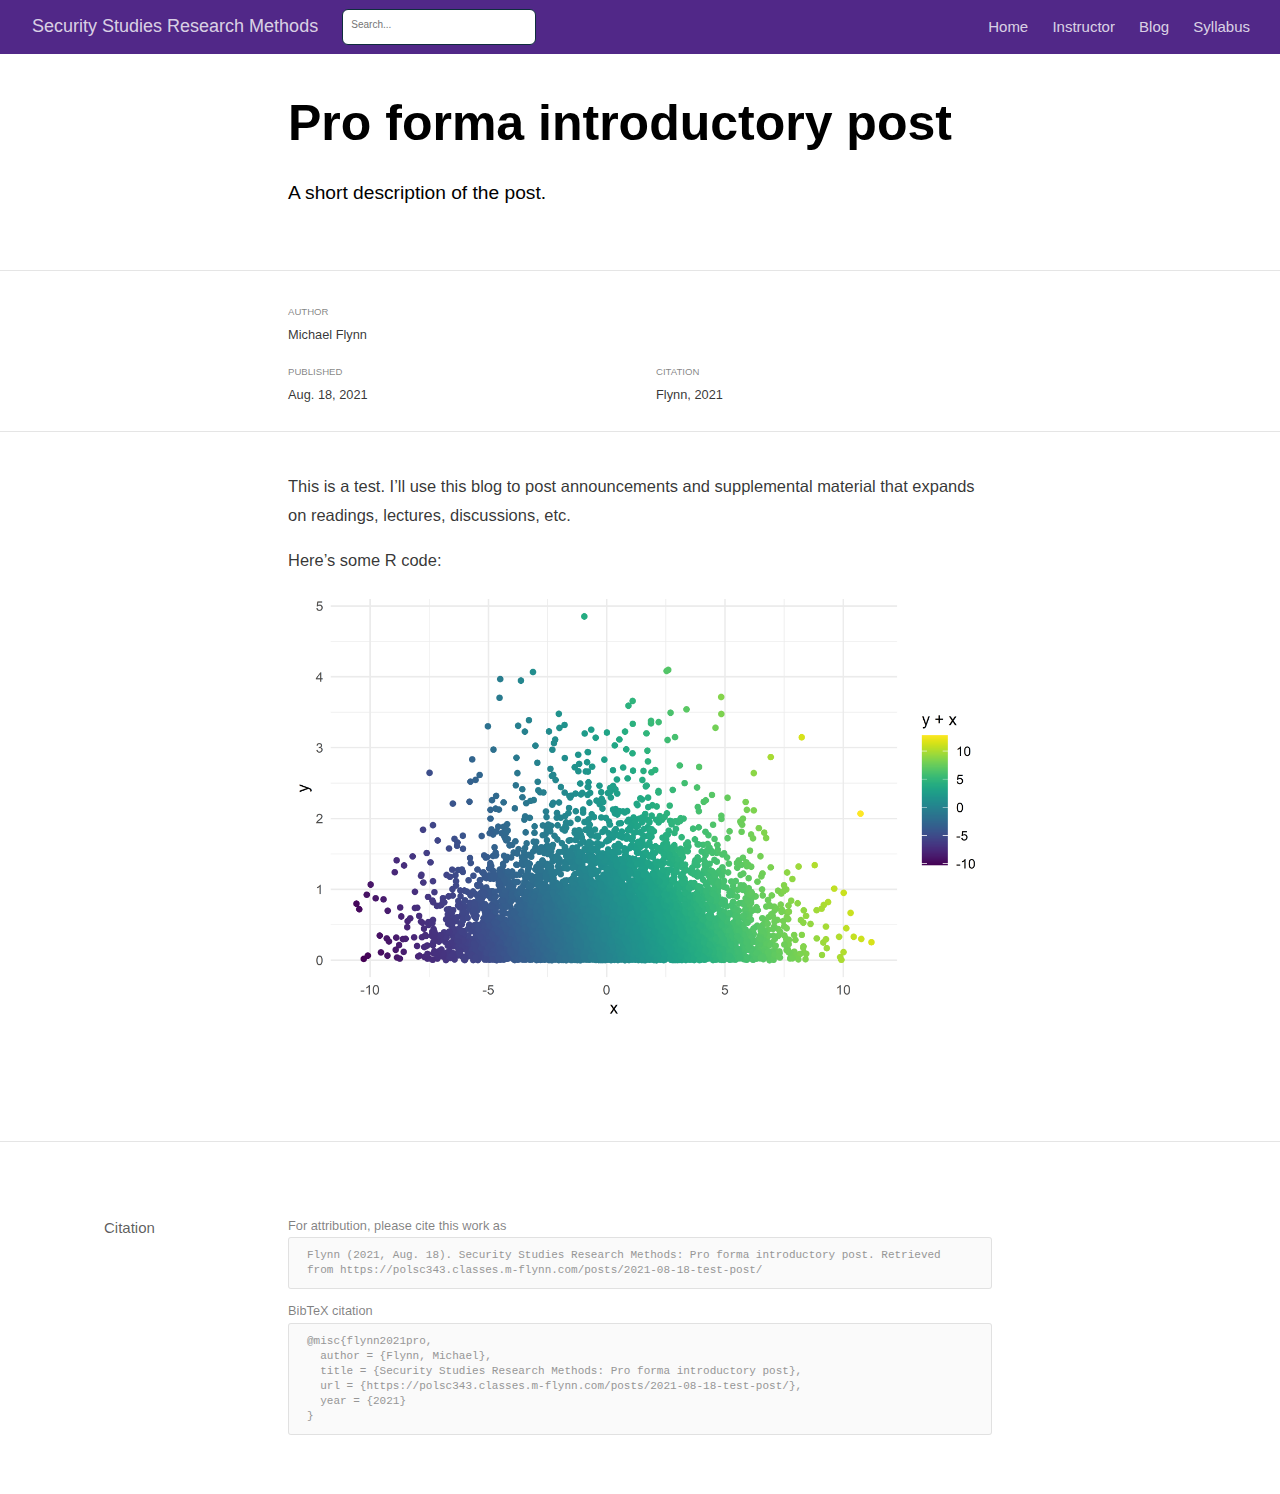
==== commit ded66346: "Create course page and modify for 810." ====
--- a/docs/posts/2021-08-18-test-post/index.html
+++ b/docs/posts/2021-08-18-test-post/index.html
@@ -86,7 +86,7 @@
 </style>
 
   <!--radix_placeholder_meta_tags-->
-<title>US Foreign Policy: Pro forma introductory post</title>
+<title>Security Studies Research Methods: Pro forma introductory post</title>
 
 <meta property="description" itemprop="description" content="A short description of the post."/>
 
@@ -98,7 +98,7 @@
 <meta name="article:author" content="Michael Flynn"/>
 
 <!--  https://developers.facebook.com/docs/sharing/webmasters#markup -->
-<meta property="og:title" content="US Foreign Policy: Pro forma introductory post"/>
+<meta property="og:title" content="Security Studies Research Methods: Pro forma introductory post"/>
 <meta property="og:type" content="article"/>
 <meta property="og:description" content="A short description of the post."/>
 <meta property="og:url" content="https://polsc343.classes.m-flynn.com/posts/2021-08-18-test-post/"/>
@@ -106,11 +106,11 @@
 <meta property="og:image:width" content="5200"/>
 <meta property="og:image:height" content="3200"/>
 <meta property="og:locale" content="en_US"/>
-<meta property="og:site_name" content="US Foreign Policy"/>
+<meta property="og:site_name" content="Security Studies Research Methods"/>
 
 <!--  https://dev.twitter.com/cards/types/summary -->
 <meta property="twitter:card" content="summary_large_image"/>
-<meta property="twitter:title" content="US Foreign Policy: Pro forma introductory post"/>
+<meta property="twitter:title" content="Security Studies Research Methods: Pro forma introductory post"/>
 <meta property="twitter:description" content="A short description of the post."/>
 <meta property="twitter:url" content="https://polsc343.classes.m-flynn.com/posts/2021-08-18-test-post/"/>
 <meta property="twitter:image" content="https://polsc343.classes.m-flynn.com/posts/2021-08-18-test-post/test-post_files/figure-html5/unnamed-chunk-1-1.png"/>
@@ -118,7 +118,7 @@
 <meta property="twitter:image:height" content="3200"/>
 
 <!--  https://scholar.google.com/intl/en/scholar/inclusion.html#indexing -->
-<meta name="citation_title" content="US Foreign Policy: Pro forma introductory post"/>
+<meta name="citation_title" content="Security Studies Research Methods: Pro forma introductory post"/>
 <meta name="citation_fulltext_html_url" content="https://polsc343.classes.m-flynn.com/posts/2021-08-18-test-post/"/>
 <meta name="citation_online_date" content="2021/08/18"/>
 <meta name="citation_publication_date" content="2021/08/18"/>
@@ -2396,7 +2396,7 @@
 <header class="header header--fixed" role="banner">
 <nav class="distill-site-nav distill-site-header">
 <div class="nav-left">
-<a href="../../index.html" class="title">US Foreign Policy</a>
+<a href="../../index.html" class="title">Security Studies Research Methods</a>
 <input id="distill-search" class="nav-search hidden" type="text" placeholder="Search..."/>
 </div>
 <div class="nav-right">
@@ -2446,11 +2446,11 @@
 <div class="appendix-bottom">
   <h3 id="citation">Citation</h3>
   <p>For attribution, please cite this work as</p>
-  <pre class="citation-appendix short">Flynn (2021, Aug. 18). US Foreign Policy: Pro forma introductory post. Retrieved from https://polsc343.classes.m-flynn.com/posts/2021-08-18-test-post/</pre>
+  <pre class="citation-appendix short">Flynn (2021, Aug. 18). Security Studies Research Methods: Pro forma introductory post. Retrieved from https://polsc343.classes.m-flynn.com/posts/2021-08-18-test-post/</pre>
   <p>BibTeX citation</p>
   <pre class="citation-appendix long">@misc{flynn2021pro,
   author = {Flynn, Michael},
-  title = {US Foreign Policy: Pro forma introductory post},
+  title = {Security Studies Research Methods: Pro forma introductory post},
   url = {https://polsc343.classes.m-flynn.com/posts/2021-08-18-test-post/},
   year = {2021}
 }</pre>
